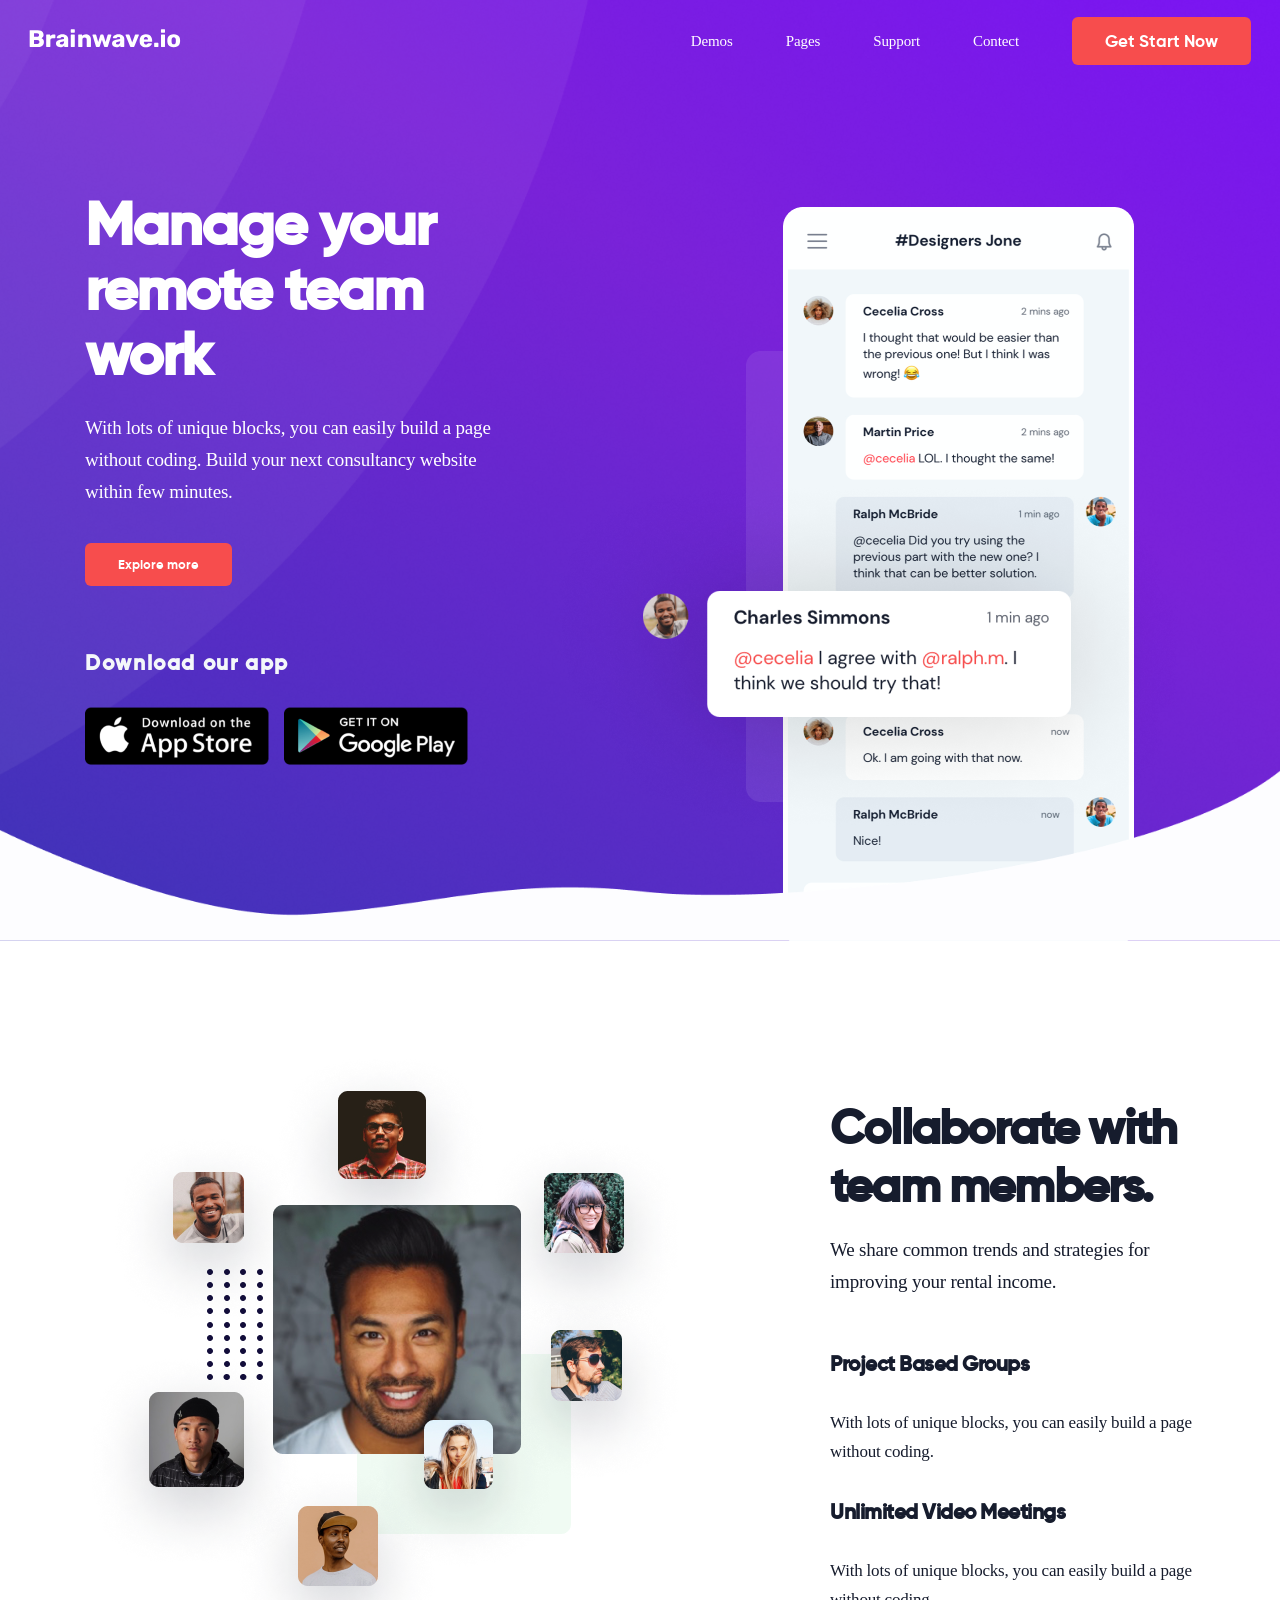
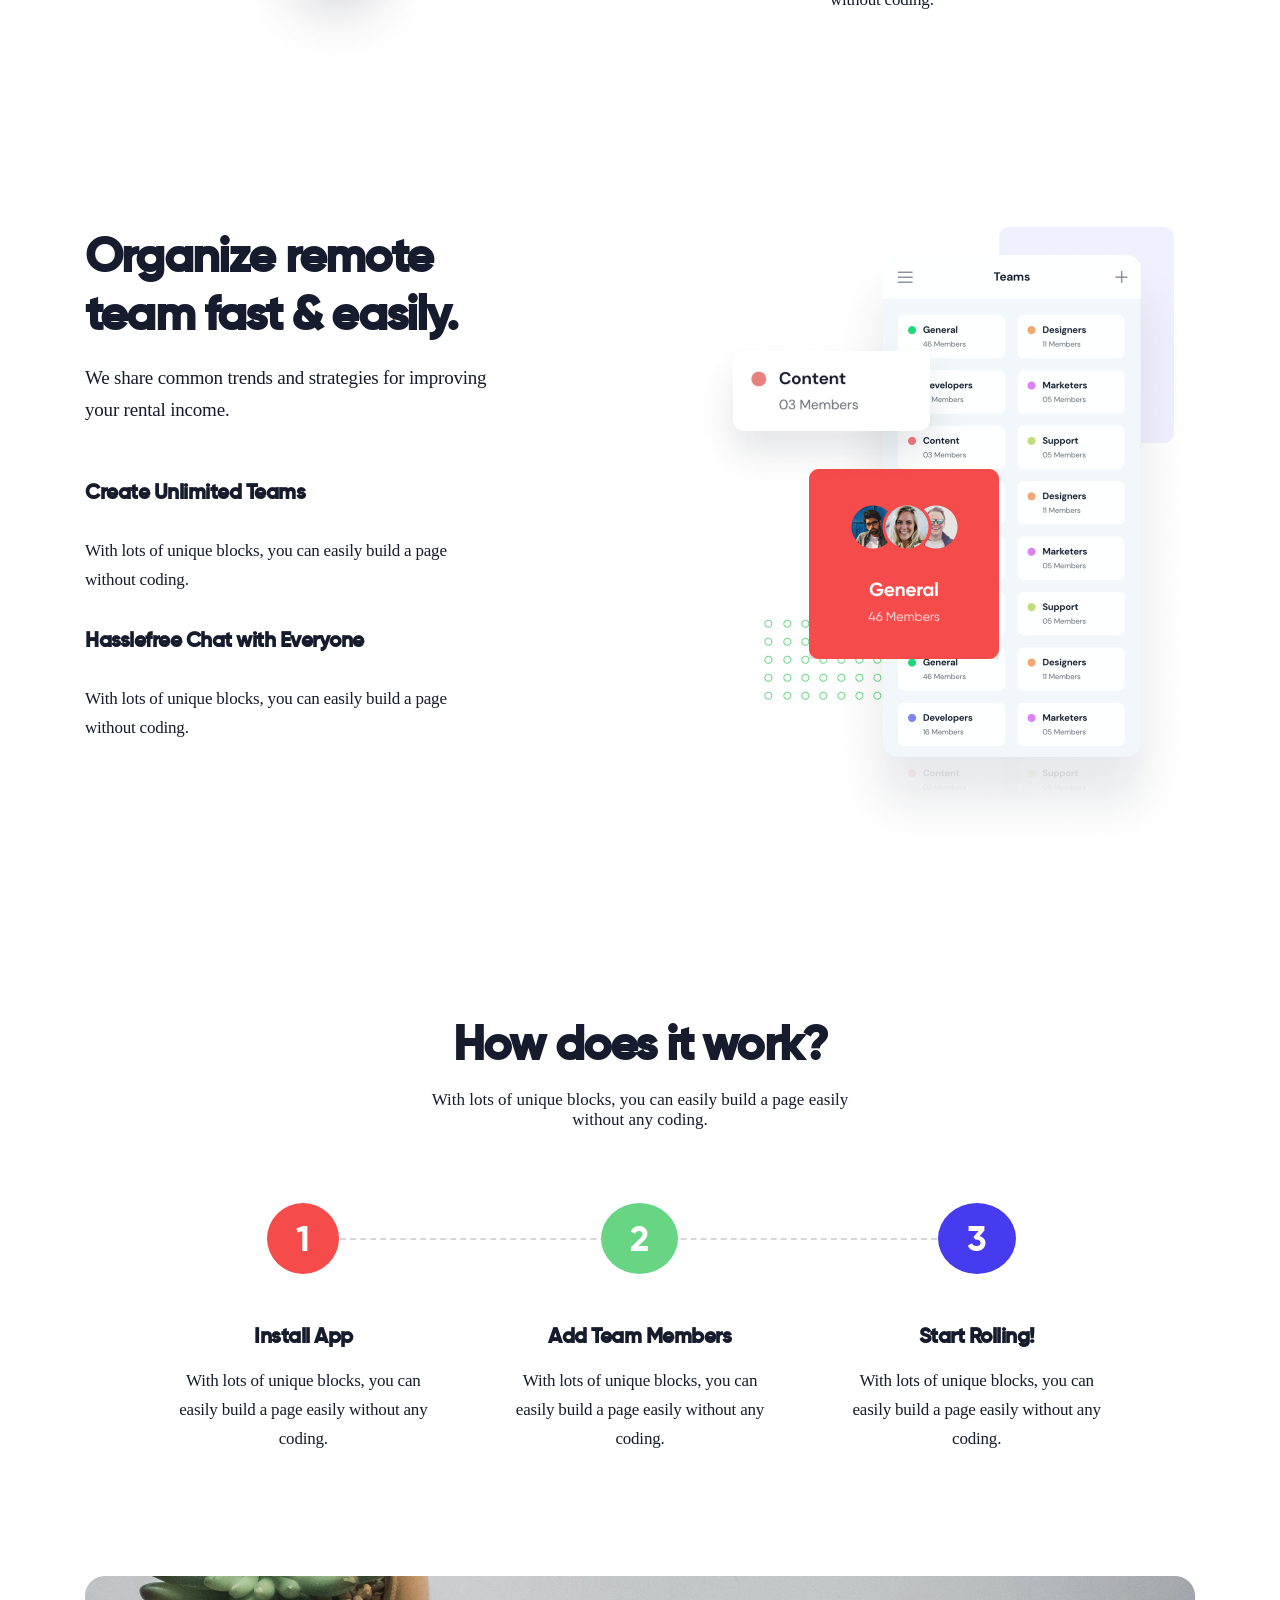
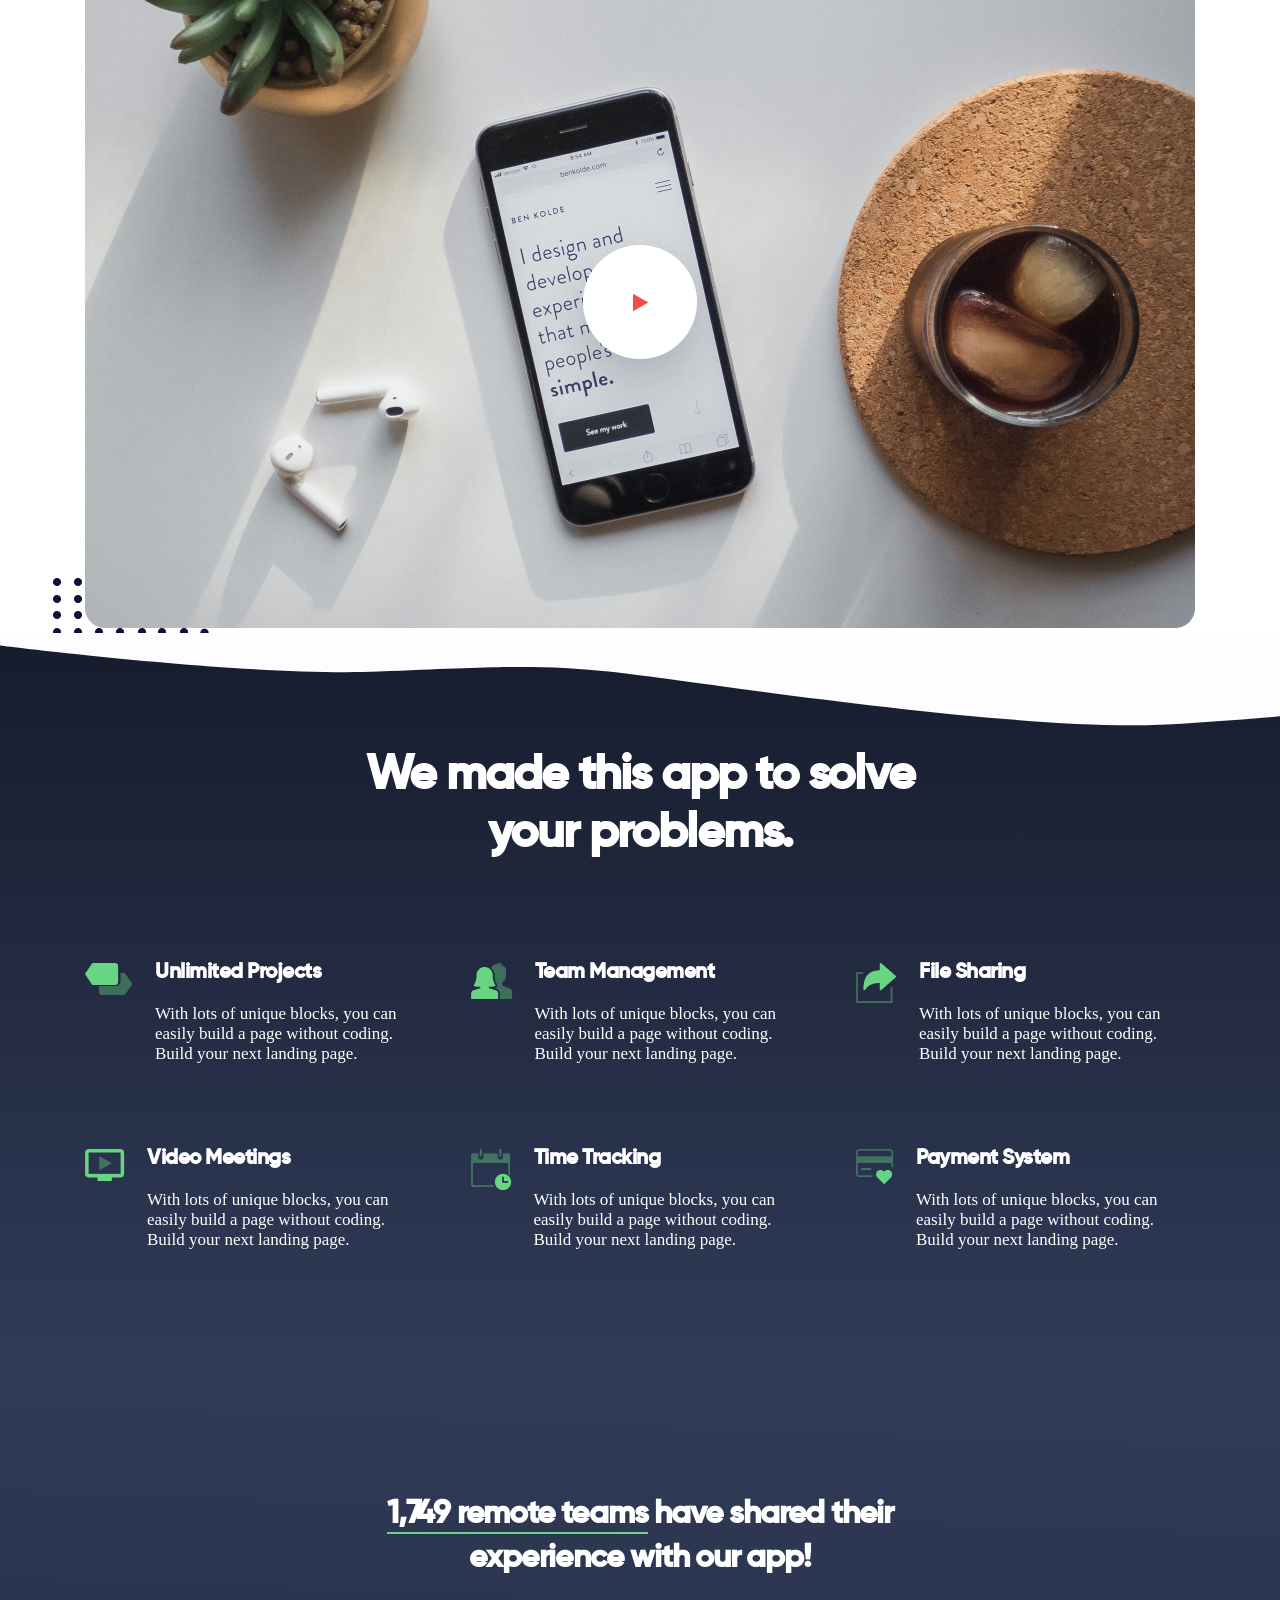
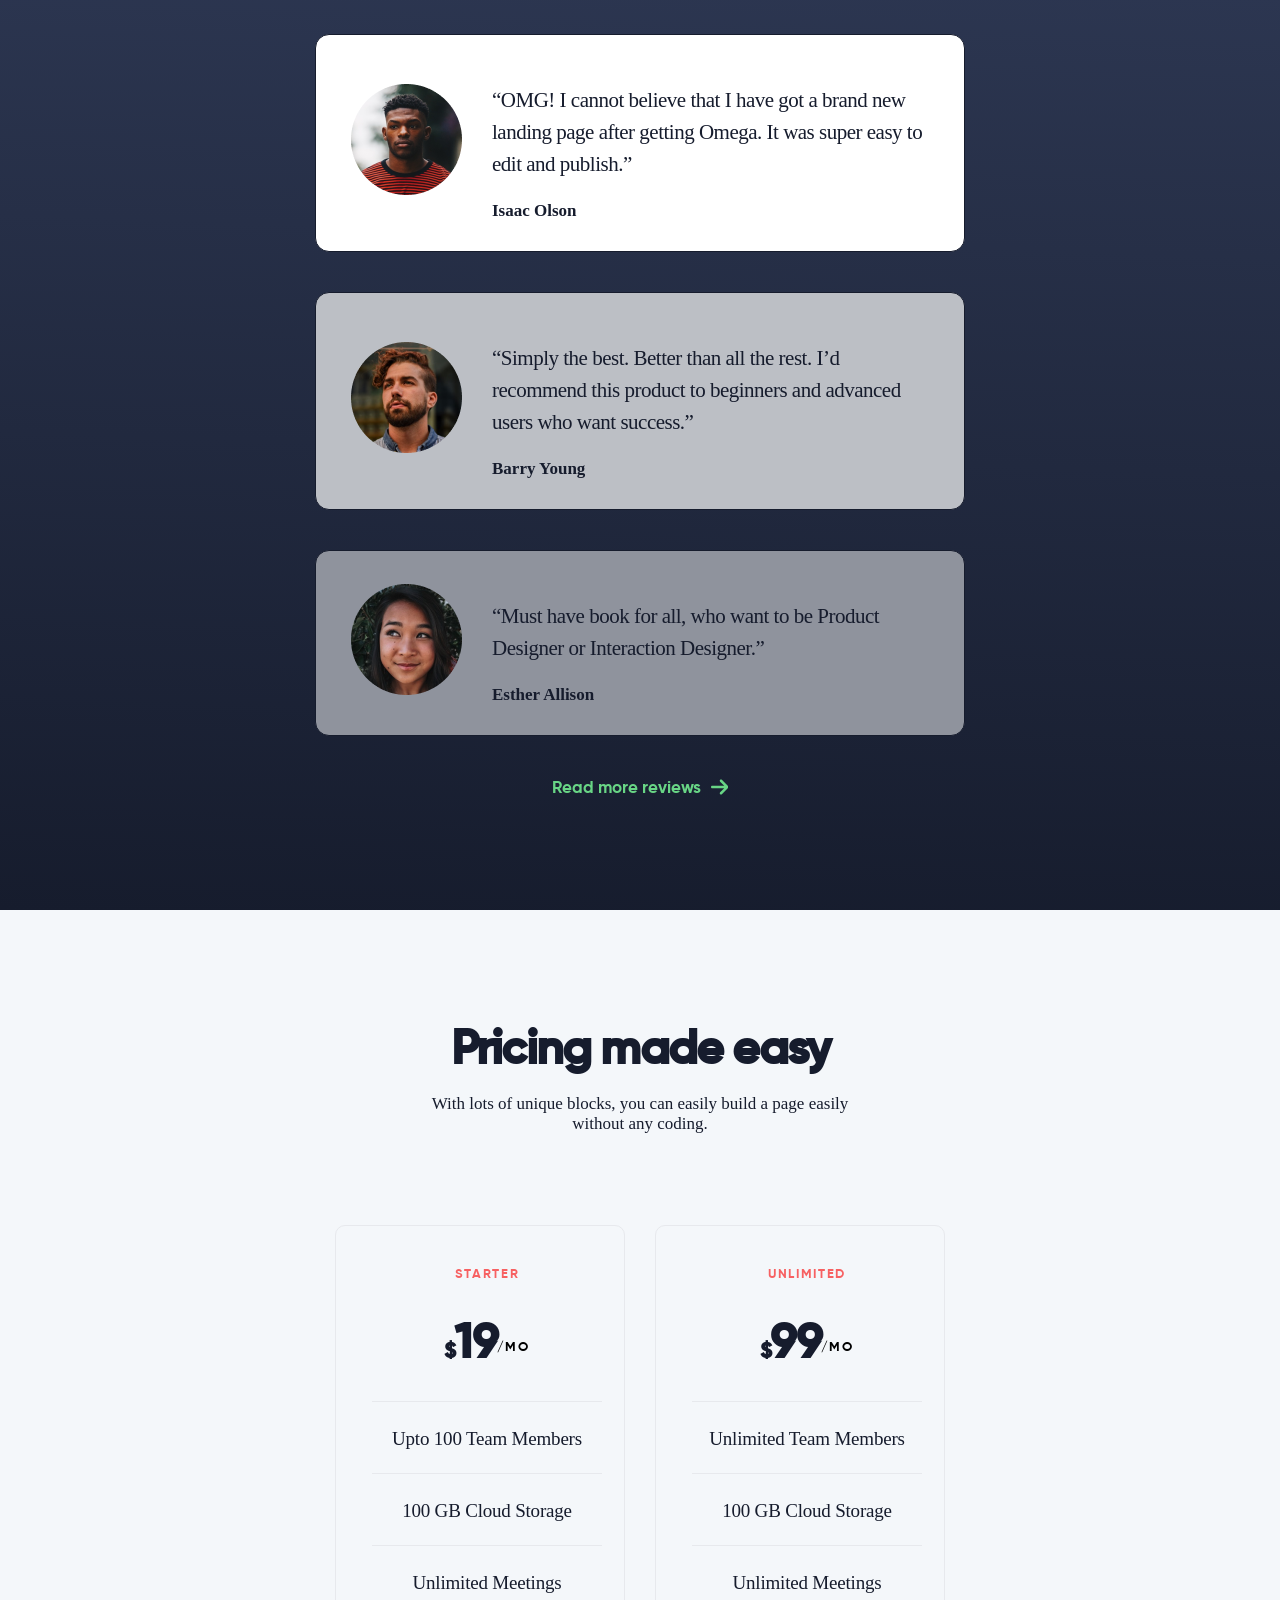
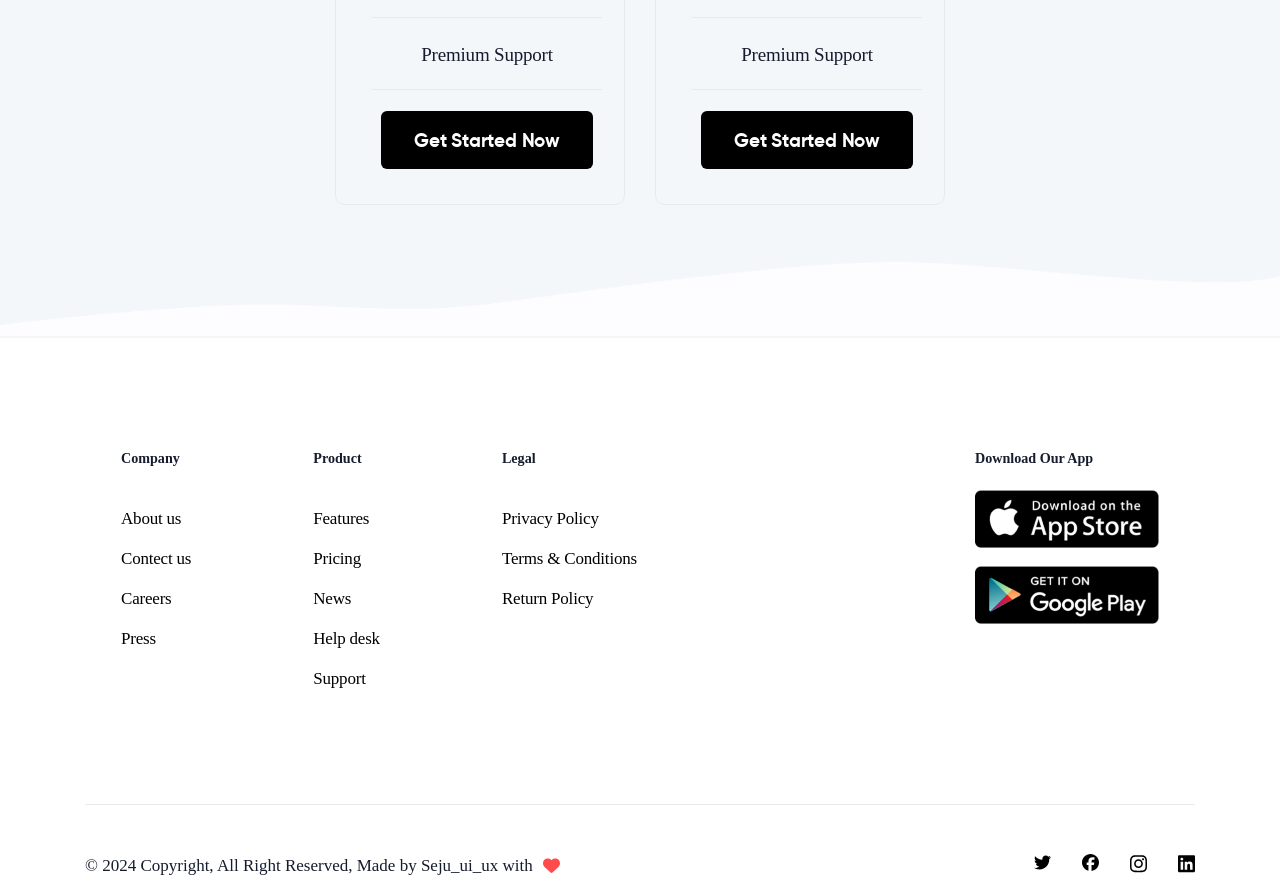
==== index.html @ 14f9e39d "add files" ====
<!DOCTYPE html>
<html lang="en">

<head>
    <meta charset="UTF-8">
    <meta name="viewport" content="width=device-width, initial-scale=1.0">
    <link rel="stylesheet" href="./assets/css/style.css">
    <link rel="stylesheet" href="./assets/fonts/gilroy-font/stylesheet.css">
    <title>Mobile app-design 07</title>
</head>

<body>
    <header>
        <div class="container main-navigation">
            <div class="logo">
                <img src="./assets/images/logo.svg" alt="logo">
            </div>
            <div class="manu-navigation">
                <nav>
                    <ul>
                        <li>
                            <a href="#">demos</a>
                        </li>
                        <li>
                            <a href="#">pages</a>
                        </li>
                        <li>
                            <a href="#">support</a>
                        </li>
                        <li>
                            <a href="#">contect</a>
                        </li>
                    </ul>
                </nav>
                <div class="header-cta">
                    <a href="#" class="orange-btn btn">Get Start Now</a>
                </div>
            </div>
        </div>
        <div class="banner-container container">
            <div class="banner-container--left">
                <div class="description-wrapper">
                    <div class="banner-container--left__description">
                        <h1>Manage your remote team work</h1>
                        <p>With lots of unique blocks, you can easily build a page without coding. Build your next
                            consultancy website within few minutes.</p>
                        <button class="orange-btn btn">Explore more</button>
                    </div>
                    <div class="banner-container--left__download-app">
                        <h4>Download our app</h4>
                        <div class="banner-container--left__download-app-links">
                            <a href="#">
                                <img src="./assets/images/app-store.svg" alt="app-store">
                            </a>
                            <a href="#">
                                <img src="./assets/images/play-store.svg" alt="play-store">
                            </a>
                        </div>
                    </div>
                </div>
            </div>
            <div class="banner-container--right">
                <div class="banner-container--right__img">
                    <img src="./assets/images/mobile.png" alt="phone-chat">
                </div>
            </div>
        </div>
    </header>
    <!--End of Header-->
    <main>
        <section class="collaborate-sectiont">
            <div class="container collaborate-team">
                <div class="collaborate-left">
                    <div class="collaborate-left--img">
                        <img src="./assets/images/members.png" alt="collaborate team">
                    </div>
                </div>
                <div class="collaborate-right">
                    <div class="collaborate-right-wrapper min-container">
                        <div class="description">
                            <h2>Collaborate with team members.</h2>
                            <p>We share common trends and strategies for improving your rental income.</p>
                        </div>
                        <div class="description__deadline">
                            <div class="description__deadline-team">
                                <h4>Project Based Groups</h4>
                                <p>With lots of unique blocks, you can easily build a page without coding. </p>
                            </div>
                            <div class="description__deadline-team">
                                <h4>Unlimited Video Meetings</h4>
                                <p>With lots of unique blocks, you can easily build a page without coding. </p>
                            </div>
                        </div>
                    </div>
                </div>
            </div>
        </section>
        <!--end of collaborate section-->
        <section class="remote-team-section">
            <div class="container remote-team">
                <div class="remote-team--left">
                    <div class="remote-team--left__wrapper min-container">
                        <div class="description">
                            <h2>Organize remote team fast & easily.</h2>
                            <p>We share common trends and strategies for improving your rental income.</p>
                        </div>
                        <div class="description__deadline">
                            <div class="description__deadline-team">
                                <h4>Create Unlimited Teams</h4>
                                <p>With lots of unique blocks, you can easily build a page without coding. </p>
                            </div>
                            <div class="description__deadline-team">
                                <h4>Hasslefree Chat with Everyone</h4>
                                <p>With lots of unique blocks, you can easily build a page without coding. </p>
                            </div>
                        </div>
                    </div>
                </div>
                <div class="remote-team--right">
                    <div class="remote-team--right__img">
                        <img src="./assets/images/remote-team.png" alt="remote-team">
                    </div>
                </div>
            </div>
        </section>
        <!--end of remote-team section-->
        <section class="download-section">
            <div class="container download-container">
                <div class="download-container--description">
                    <h2>How does it work?</h2>
                    <p>With lots of unique blocks, you can easily build a page easily without any coding. </p>
                </div>
                <div class="download-container--steps">
                    <div class="download-container-step">
                        <div class="step1 step">1</div>
                        <div class="step-description">
                            <h4>Install App</h4>
                            <p>With lots of unique blocks, you can easily build a page easily without any coding. </p>
                        </div>
                    </div>
                    <div class="download-container-step">
                        <div class="step2 step">2</div>
                        <div class="step-description">
                            <h4>Add Team Members</h4>
                            <p>With lots of unique blocks, you can easily build a page easily without any coding. </p>
                        </div>
                    </div>
                    <div class="download-container-step">
                        <div class="step3 step">3</div>
                        <div class="step-description">
                            <h4>Start Rolling!</h4>
                            <p>With lots of unique blocks, you can easily build a page easily without any coding. </p>
                        </div>
                    </div>
                </div>
            </div>
        </section>
        <!--End of download-section-->
        <section class="video-section">
            <div class="container">
                <div class="video-img">
                    <img src="./assets/images/VIdeo.png" alt="video">
                </div>
            </div>
        </section>
        <!--End of video-section-->
        <section class="features-section">
            <div class="container">
                <div class="features-container">
                    <div class="feature-container--description small-container">
                        <h2>We made this app to solve your problems.</h2>
                    </div>
                    <div class="features-wrapper">
                        <div class="feature">
                            <div class="feature-img">
                                <img src="./assets/images/roadmap.png" alt="roadmap">
                            </div>
                            <div class="feature-description">
                                <h4>Unlimited Projects</h4>
                                <p>With lots of unique blocks, you can easily build a page without coding. Build your
                                    next landing page.</p>
                            </div>
                        </div>
                        <div class="feature">
                            <div class="feature-img">
                                <img src="./assets/images/users.png" alt="users">
                            </div>
                            <div class="feature-description">
                                <h4>Team Management</h4>
                                <p>With lots of unique blocks, you can easily build a page without coding. Build your
                                    next landing page.</p>
                            </div>
                        </div>
                        <div class="feature">
                            <div class="feature-img">
                                <img src="./assets/images/share.png" alt="File Sharing">
                            </div>
                            <div class="feature-description">
                                <h4>File Sharing</h4>
                                <p>With lots of unique blocks, you can easily build a page without coding. Build your
                                    next landing page.</p>
                            </div>
                        </div>
                        <div class="feature">
                            <div class="feature-img">
                                <img src="./assets/images/video_meeting.png" alt="video-meeting">
                            </div>
                            <div class="feature-description">
                                <h4>Video Meetings</h4>
                                <p>With lots of unique blocks, you can easily build a page without coding. Build your
                                    next landing page.</p>
                            </div>
                        </div>
                        <div class="feature">
                            <div class="feature-img">
                                <img src="./assets/images/time-track.png" alt="time-track">
                            </div>
                            <div class="feature-description">
                                <h4>Time Tracking</h4>
                                <p>With lots of unique blocks, you can easily build a page without coding. Build your
                                    next landing page.</p>
                            </div>
                        </div>
                        <div class="feature">
                            <div class="feature-img">
                                <img src="./assets/images/card-favorite.png" alt="Payment">
                            </div>
                            <div class="feature-description">
                                <h4>Payment System</h4>
                                <p>With lots of unique blocks, you can easily build a page without coding. Build your
                                    next landing page.</p>
                            </div>
                        </div>
                    </div>
                </div>
            </div>
        </section>
        <!--End of feature section-->
        <section class="testimonial-section">
            <div class="container">
                <div class="testimonial-container">
                    <div class="testimonial-container--description small-container">
                        <h3><span>1,749 remote teams</span> have shared their experience with our app!</h3>
                    </div>
                    <div class="testimonial-wrapper">
                        <div class="testimonial testimonial1">
                            <div class="testimonial-img">
                                <img src="./assets/images/testimonial 1.png" alt="">
                            </div>
                            <div class="testimonial-description">
                                <p>“OMG! I cannot believe that I have got a brand new landing page after getting Omega.
                                    It was super easy to edit and publish.”</p>
                                <h6>
                                    Isaac Olson
                                </h6>
                            </div>
                        </div>
                        <div class="testimonial testimonial2">
                            <div class="testimonial-img">
                                <img src="./assets/images/testimonial 2.png" alt="">
                            </div>
                            <div class="testimonial-description">
                                <p>“Simply the best. Better than all the rest. I’d recommend this product to beginners
                                    and advanced users who want success.”</p>

                                <h6>
                                    Barry Young
                                </h6>
                            </div>
                        </div>
                        <div class="testimonial testimonial3">
                            <div class="testimonial-img">
                                <img src="./assets/images/testimonial 3.png" alt="">
                            </div>
                            <div class="testimonial-description">
                                <p>“Must have book for all, who want to be Product Designer or Interaction Designer.”
                                </p>
                                <h6>
                                    Esther Allison
                                </h6>
                            </div>
                        </div>
                    </div>
                    <div class="cta">
                        <a href="#">Read more reviews
                            <svg xmlns="http://www.w3.org/2000/svg"
                                viewBox="0 0 448 512"><!--!Font Awesome Free 6.6.0 by @fontawesome - https://fontawesome.com License - https://fontawesome.com/license/free Copyright 2024 Fonticons, Inc.-->
                                <path fill="#68d585"
                                    d="M438.6 278.6c12.5-12.5 12.5-32.8 0-45.3l-160-160c-12.5-12.5-32.8-12.5-45.3 0s-12.5 32.8 0 45.3L338.8 224 32 224c-17.7 0-32 14.3-32 32s14.3 32 32 32l306.7 0L233.4 393.4c-12.5 12.5-12.5 32.8 0 45.3s32.8 12.5 45.3 0l160-160z" />
                            </svg>
                        </a>
                    </div>
                </div>
            </div>
        </section>
        <!--End of testimonial-section-->
        <section class="pricing-section">
            <div class="container">
                <div class="pricing-container">
                    <div class="pricing-description small-container">
                        <h2>Pricing made easy</h2>
                        <p>With lots of unique blocks, you can easily build a page easily without any coding. </p>
                    </div>
                    <div class="pricing-wrpper">
                        <div class="price-row">
                            <div class="price-col">
                                <p>Starter</p>
                                <div class="price-label">
                                    <h2><span>$</span>19</h2>
                                    <p>/mo</p>
                                </div>
                                <div class="price-description">
                                    <ul>
                                        <li>Upto 100 Team Members</li>
                                        <li>100 GB Cloud Storage</li>
                                        <li>Unlimited Meetings</li>
                                        <li>Premium Support</li>
                                        <li><a href="#" class="btn black-btn">
                                                Get Started Now
                                            </a></li>
                                    </ul>
                                </div>
                            </div>
                            <div class="price-col">
                                <p>Unlimited</p>
                                <div class="price-label">
                                    <h2><span>$</span>99</h2>
                                    <p>/mo</p>
                                </div>
                                <div class="price-description">
                                    <ul>
                                        <li>Unlimited Team Members</li>
                                        <li>100 GB Cloud Storage</li>
                                        <li>Unlimited Meetings</li>
                                        <li>Premium Support</li>
                                        <li><a href="#" class="btn black-btn">
                                                Get Started Now
                                            </a></li>
                                    </ul>
                                </div>
                            </div>
                        </div>
                    </div>
                </div>
            </div>
        </section>
    </main>
    <!--End of Main-->
    <footer>
        <div class="container">
            <div class="links-container">
                <div class="left-links">
                    <div class="links">
                        <h5>Company</h5>
                        <ul>
                            <li><a href="#">About us</a></li>
                            <li><a href="#">Contect us</a></li>
                            <li><a href="#">Careers</a></li>
                            <li><a href="#">Press</a></li>
                        </ul>
                    </div>
                    <div class="links">
                        <h5>Product</h5>
                        <ul>
                            <li><a href="#">Features</a></li>
                            <li><a href="#">Pricing</a></li>
                            <li><a href="#">News</a></li>
                            <li><a href="#">Help desk</a></li>
                            <li><a href="#">Support</a></li>
                        </ul>
                    </div>
                    <div class="links">
                        <h5>Legal</h5>
                        <ul>
                            <li><a href="#">Privacy Policy</a></li>
                            <li><a href="#">Terms & Conditions</a></li>
                            <li><a href="#">Return Policy</a></li>
                        </ul>
                    </div>
                </div>
                <div class="right-links">
                    <div class="app-link">
                        <h5>Download Our App</h5>
                        <div class="apps-link">
                            <div class="app-link">
                                <a href="#"><img src="./assets/images/app-store.svg" alt="app-store"></a>
                            </div>
                            <div class="play-link">
                                <a href="#"><img src="./assets/images/play-store.svg" alt="play-store"></a>
                            </div>
                        </div>
                    </div>
                </div>
            </div>
            <div class="footer-description">
                <div class="copyright">
                    <p>© 2024 Copyright, All Right Reserved, Made by Seju_ui_ux with</p>
                    <svg xmlns="http://www.w3.org/2000/svg"
                        viewBox="0 0 512 512"><!--!Font Awesome Free 6.6.0 by @fontawesome - https://fontawesome.com License - https://fontawesome.com/license/free Copyright 2024 Fonticons, Inc.-->
                        <path fill="#ff4b4b"
                            d="M47.6 300.4L228.3 469.1c7.5 7 17.4 10.9 27.7 10.9s20.2-3.9 27.7-10.9L464.4 300.4c30.4-28.3 47.6-68 47.6-109.5v-5.8c0-69.9-50.5-129.5-119.4-141C347 36.5 300.6 51.4 268 84L256 96 244 84c-32.6-32.6-79-47.5-124.6-39.9C50.5 55.6 0 115.2 0 185.1v5.8c0 41.5 17.2 81.2 47.6 109.5z" />
                    </svg>
                </div>
                <div class="social-media">
                    <ul>
                        <li>
                            <a href="https://twitter.com">
                                <svg xmlns="http://www.w3.org/2000/svg"
                                    viewBox="0 0 512 512"><!--!Font Awesome Free 6.6.0 by @fontawesome - https://fontawesome.com License - https://fontawesome.com/license/free Copyright 2024 Fonticons, Inc.-->
                                    <path
                                        d="M459.4 151.7c.3 4.5 .3 9.1 .3 13.6 0 138.7-105.6 298.6-298.6 298.6-59.5 0-114.7-17.2-161.1-47.1 8.4 1 16.6 1.3 25.3 1.3 49.1 0 94.2-16.6 130.3-44.8-46.1-1-84.8-31.2-98.1-72.8 6.5 1 13 1.6 19.8 1.6 9.4 0 18.8-1.3 27.6-3.6-48.1-9.7-84.1-52-84.1-103v-1.3c14 7.8 30.2 12.7 47.4 13.3-28.3-18.8-46.8-51-46.8-87.4 0-19.5 5.2-37.4 14.3-53 51.7 63.7 129.3 105.3 216.4 109.8-1.6-7.8-2.6-15.9-2.6-24 0-57.8 46.8-104.9 104.9-104.9 30.2 0 57.5 12.7 76.7 33.1 23.7-4.5 46.5-13.3 66.6-25.3-7.8 24.4-24.4 44.8-46.1 57.8 21.1-2.3 41.6-8.1 60.4-16.2-14.3 20.8-32.2 39.3-52.6 54.3z" />
                                </svg>
                            </a>
                        </li>
                        <li><a href="https://facebook.com">
                                <svg xmlns="http://www.w3.org/2000/svg"
                                    viewBox="0 0 512 512"><!--!Font Awesome Free 6.6.0 by @fontawesome - https://fontawesome.com License - https://fontawesome.com/license/free Copyright 2024 Fonticons, Inc.-->
                                    <path
                                        d="M512 256C512 114.6 397.4 0 256 0S0 114.6 0 256C0 376 82.7 476.8 194.2 504.5V334.2H141.4V256h52.8V222.3c0-87.1 39.4-127.5 125-127.5c16.2 0 44.2 3.2 55.7 6.4V172c-6-.6-16.5-1-29.6-1c-42 0-58.2 15.9-58.2 57.2V256h83.6l-14.4 78.2H287V510.1C413.8 494.8 512 386.9 512 256h0z" />
                                </svg>
                            </a></li>
                        <li><a href="https://instagram.com">
                                <svg xmlns="http://www.w3.org/2000/svg"
                                    viewBox="0 0 448 512"><!--!Font Awesome Free 6.6.0 by @fontawesome - https://fontawesome.com License - https://fontawesome.com/license/free Copyright 2024 Fonticons, Inc.-->
                                    <path
                                        d="M224.1 141c-63.6 0-114.9 51.3-114.9 114.9s51.3 114.9 114.9 114.9S339 319.5 339 255.9 287.7 141 224.1 141zm0 189.6c-41.1 0-74.7-33.5-74.7-74.7s33.5-74.7 74.7-74.7 74.7 33.5 74.7 74.7-33.6 74.7-74.7 74.7zm146.4-194.3c0 14.9-12 26.8-26.8 26.8-14.9 0-26.8-12-26.8-26.8s12-26.8 26.8-26.8 26.8 12 26.8 26.8zm76.1 27.2c-1.7-35.9-9.9-67.7-36.2-93.9-26.2-26.2-58-34.4-93.9-36.2-37-2.1-147.9-2.1-184.9 0-35.8 1.7-67.6 9.9-93.9 36.1s-34.4 58-36.2 93.9c-2.1 37-2.1 147.9 0 184.9 1.7 35.9 9.9 67.7 36.2 93.9s58 34.4 93.9 36.2c37 2.1 147.9 2.1 184.9 0 35.9-1.7 67.7-9.9 93.9-36.2 26.2-26.2 34.4-58 36.2-93.9 2.1-37 2.1-147.8 0-184.8zM398.8 388c-7.8 19.6-22.9 34.7-42.6 42.6-29.5 11.7-99.5 9-132.1 9s-102.7 2.6-132.1-9c-19.6-7.8-34.7-22.9-42.6-42.6-11.7-29.5-9-99.5-9-132.1s-2.6-102.7 9-132.1c7.8-19.6 22.9-34.7 42.6-42.6 29.5-11.7 99.5-9 132.1-9s102.7-2.6 132.1 9c19.6 7.8 34.7 22.9 42.6 42.6 11.7 29.5 9 99.5 9 132.1s2.7 102.7-9 132.1z" />
                                </svg>
                            </a></li>
                        <li><a href="https://linkedin.com">
                                <svg xmlns="http://www.w3.org/2000/svg"
                                    viewBox="0 0 448 512"><!--!Font Awesome Free 6.6.0 by @fontawesome - https://fontawesome.com License - https://fontawesome.com/license/free Copyright 2024 Fonticons, Inc.-->
                                    <path
                                        d="M416 32H31.9C14.3 32 0 46.5 0 64.3v383.4C0 465.5 14.3 480 31.9 480H416c17.6 0 32-14.5 32-32.3V64.3c0-17.8-14.4-32.3-32-32.3zM135.4 416H69V202.2h66.5V416zm-33.2-243c-21.3 0-38.5-17.3-38.5-38.5S80.9 96 102.2 96c21.2 0 38.5 17.3 38.5 38.5 0 21.3-17.2 38.5-38.5 38.5zm282.1 243h-66.4V312c0-24.8-.5-56.7-34.5-56.7-34.6 0-39.9 27-39.9 54.9V416h-66.4V202.2h63.7v29.2h.9c8.9-16.8 30.6-34.5 62.9-34.5 67.2 0 79.7 44.3 79.7 101.9V416z" />
                                </svg>
                            </a></li>
                    </ul>
                </div>
            </div>
        </div>
    </footer>
    <!--End of Footer-->
</body>

</html>
---- assets/css/style.css ----
:root {
  --orange-color: rgba(247, 77, 77, 1);
  --font-color: rgba(22, 28, 45, 1);
  --step-color1: rgba(246, 75, 75, 1);
  --step-color2: rgba(104, 213, 133, 1);
  --step-color3: rgba(71, 59, 240, 1);
  --testimonial2: rgb(188, 191, 197);
  --testimonial3: rgb(143, 147, 157);
  --hover-color: rgb(247, 97, 98);
  --price-bg: rgba(244, 247, 250, 1);
}

* {
  box-sizing: border-box;
}

body {
  margin: 0;
  padding: 0;
  color: var(--font-color);
  font-family: "gilroy-ragular";
  font-size: 17px;
}

.container {
  max-width: 1110px;
  width: 100%;
  margin: 0px auto;
}

.min-container {
  max-width: 375px;
  width: 100%;
  margin: 0px auto;
}

.small-container {
  max-width: 630px;
  width: 100%;
  margin: 0 auto;
}

img {
  /* max-width: 100%; */
  height: auto;
}

h1 {
  font-family: "gilroy-bold";
  font-size: 60px;
  line-height: 65px;
  letter-spacing: -2px;
}

h2 {
  font-size: 48px;
  font-family: "gilroy-bold";
  line-height: 58px;
  letter-spacing: -1.8px;
  margin: 0;
}

h3 {
  font-size: 32px;
  line-height: 44px;
  font-family: "gilroy-bold";
  letter-spacing: -1.2px;
}

h4 {
  font-size: 21px;
  font-family: "gilroy-bold";
  line-height: 32px;
  letter-spacing: -0.5px;
}

header {
  background-image: url(../images/Hero-img.png);
  background-repeat: no-repeat;
  background-size: cover;
  background-position: center bottom;
  position: relative;
}

header::after {
  content: "";
  background-image: url(../images/Hero-wave.png);
  position: absolute;
  bottom: 0px;
  left: 0px;
  width: 100%;
  height: 100%;
  background-size: 100%;
  background-repeat: no-repeat;
  z-index: 3;
  background-position: center bottom;
}

.main-navigation {
  display: flex;
  justify-content: space-between;
  align-items: center;
  padding: 14px 29px;
  max-width: 1555px;
}

.main-navigation .manu-navigation {
  display: flex;
  gap: 53px;
  align-items: center;
}

.manu-navigation nav ul {
  display: flex;
  gap: 53px;
  list-style: none;
  text-transform: capitalize;
}

.manu-navigation nav ul li a {
  text-decoration: none;
  color: white;
  font-size: 15px;
  /* line-height: 26px; */
  letter-spacing: -0.1px;
}

.btn {
  text-decoration: none;
  padding: 13px 33px;
  display: inline-block;
  font-family: "gilroy-bold";
  border-radius: 6px;
  box-shadow: 0;
  border: 0;
}

.orange-btn {
  color: white;
  background: var(--orange-color);
}

/* End Navigation */

.banner-container {
  display: flex;
  padding: 70px 0 50px;
  justify-content: center;
  gap: 25px;
}

.description-wrapper {
  max-width: 541px;
  width: 100%;
}

.banner-container--left__description h1 {
  color: white;
  margin-bottom: 25px;
}

.banner-container--left__description p {
  margin-bottom: 35px;
  color: white;
  font-size: 19px;
  line-height: 32px;
  letter-spacing: -0.2px;
}

.banner-container--left__download-app {
  margin-top: 61px;
}

.banner-container--left__download-app h4 {
  color: rgba(244, 247, 250, 1);
  font-family: "gilroy-bold";
  letter-spacing: 1.63px;
}

.banner-container--left__download-app-links {
  display: flex;
  gap: 15px;
}

.banner-container--right {
  position: relative;
}

.banner-container--right__img ::after {
  content: "";
  background-image: url(../images/banner-dots-icon.svg);
  position: absolute;
  top: 0;
  right: 0;
  background-repeat: no-repeat;
}

.banner-container--right__img {
  position: relative;
  top: 55px;
  z-index: 3;
}

/* end banner section */

.collaborate-team {
  padding-top: 108px;
  gap: 142px;
  display: flex;
}

.collaborate-right {
  margin-top: 50px;
}

.description h4 {
  margin-bottom: 11px;
}

.description p {
  font-size: 19px;
  line-height: 32px;
  letter-spacing: -0.2px;
  margin-bottom: 50px;
}

.description__deadline-team p {
  font-size: 17px;
  line-height: 29px;
  letter-spacing: -0.2px;
  margin-bottom: 30px;
}

/* end collaborate section */

.remote-team {
  margin-top: 150px;
  gap: 200px;
  display: flex;
}

.remote-team--left__wrapper {
  width: 100%;
  max-width: 469px;
  margin: 0 auto;
}

/* end remote section */

.download-container {
  padding: 157px 50px 123px;
}

.download-container .download-container--description {
  max-width: 630px;
  width: 100%;
  margin: 0 auto;
  text-align: center;
  padding: 0 81px;
}

.download-container .download-container--steps {
  display: flex;
  margin-top: 73px;
}

.download-container--steps .download-container-step .step {
  display: inline-block;
  padding: 13px 29px;
  border-radius: 50%;
  color: white;
  font-family: "gilroy-bold";
  font-size: 36px;
}

.download-container--steps .step1 {
  background-color: var(--step-color1);
}

.download-container--steps .step2 {
  background-color: var(--step-color2);
}

.download-container--steps .step3 {
  background-color: var(--step-color3);
}

.download-container--steps .download-container-step {
  max-width: 253px;
  width: 100%;
  margin: auto;
  text-align: center;
}

.download-container-step .step-description h4 {
  font-size: 21px;
  font-family: "gilroy-bold";
  line-height: 32px;
  letter-spacing: -0.5px;
  display: inline-block;
  margin: 46px 0 14px;
}

.download-container-step .step-description p {
  display: inline-block;
  line-height: 29px;
  letter-spacing: -0.2px;
  margin: 0;
}

.download-container--steps {
  position: relative;
}

.download-container--steps::before {
  content: "";
  border-top: 2.4px dashed rgba(213, 215, 221, 1);
  position: absolute;
  top: 35px;
  z-index: -2;
  height: 100%;
  width: 69%;
  left: 135px;
}
/* End of download section */

.video-img {
  position: relative;
}

.video-img img {
  position: relative;
}

.video-img::before {
  content: "";
  background: url(../images/video-Dots.png) no-repeat;
  position: absolute;
  bottom: -44px;
  left: -32px;
  height: 100px;
  width: 100%;
}
/* End of video section */

section.features-section {
  background: linear-gradient(rgba(22, 28, 45, 1), rgba(49, 60, 89, 1));
  position: relative;
}

section.features-section::after {
  content: "";
  background: url(../images/feature-wave.svg);
  top: 0;
  position: absolute;
  height: 100%;
  width: 100%;
  background-repeat: no-repeat;
}

.features-container {
  padding: 111px 0;
}

.feature-container--description {
  text-align: center;
}

.feature-container--description h2 {
  color: white;
}

.features-wrapper {
  display: flex;
  flex-wrap: wrap;
  justify-content: space-between;
  margin-top: 95px;
  gap: 60px 41px;
}

.feature {
  display: flex;
  gap: 22px;
  max-width: 339px;
  width: 100%;
}

.feature-img img {
  margin-top: 8px;
}

.feature h4 {
  margin: 0;
  color: white;
}

.feature p {
  color: white;
}

/* End of feature section */

section.testimonial-section {
  background: linear-gradient(2deg, rgba(22, 28, 45, 1), rgba(49, 60, 89, 1));
}

.testimonial-container {
  padding: 112px 0px;
}

.testimonial-container--description {
  text-align: center;
  padding-bottom: 56px;
}

.testimonial-container--description h3 {
  color: white;
  margin: 0;
}

.testimonial-container--description h3 span {
  border-bottom: 2px solid var(--step-color2);
}

.testimonial {
  max-width: 650px;
  width: 100%;
  border: 1px solid;
  display: flex;
  align-items: center;
  gap: 30px;
  padding: 28px 34px 30px 35px;
  border-radius: 14px;
}

.testimonial-wrapper {
  display: flex;
  flex-direction: column;
  justify-content: center;
  align-items: center;
  gap: 40px;
}

.testimonial p {
  font-size: 21px;
  line-height: 32px;
  letter-spacing: -0.5px;
}

.testimonial h6 {
  color: rgba(22, 28, 45, 1);
  font-size: 17px;
  margin: 0;
}

.testimonial1 {
  background-color: white;
}

.testimonial2 {
  background-color: var(--testimonial2);
}

.testimonial3 {
  background-color: var(--testimonial3);
}

.cta a {
  display: flex;
  justify-content: center;
  align-items: center;
  gap: 10px;
  color: var(--step-color2);
  text-decoration: none;
  /* font-size: 17px; */
  font-family: "gilroy-bold";
}

.cta a svg {
  height: 20px;
}

.cta {
  margin-top: 40px;
}

/* end of testimonial-section */

section.pricing-section {
  background: var(--price-bg);
  position: relative;
}

/* section.pricing-section::after { */
/* content: ""; */
/* background: url(../images/pricing-dots.png); */
/* position: absolute; */
/* height: 145px; */
/* width: 150px; */
/* bottom: 22px; */
/* right: -41px; */
/* background-repeat: no-repeat; */
/* } */

section.pricing-section::before {
  content: "";
  background: url(../images/price-wave.png);
  background-repeat: no-repeat;
  background-size: 100%;
  position: absolute;
  bottom: -16px;
  height: 92px;
  width: 100%;
  z-index: 5;
}

.pricing-container {
  padding: 109px 0 133px;
}

.pricing-container .pricing-description {
  text-align: center;
  padding-bottom: 74px;
}

.pricing-container .pricing-description p {
  padding: 0 81px;
}

.price-row {
  display: flex;
  justify-content: center;
  gap: 30px;
}

.price-col {
  max-width: 350px;
  padding: 26px 22px 0 36px;
  text-align: center;
  border: 1px solid rgba(231, 233, 237, 1);
  border-radius: 10px;
}

.price-col p {
  color: var(--hover-color);
  font-family: "gilroy-bold";
  font-size: 13px;
  text-transform: uppercase;
  letter-spacing: 1.63px;
  text-align: center;
}

.price-label p {
  color: black;
}

.price-label {
  display: flex;
  align-items: center;
  justify-content: center;
  margin: 31px 0 21px;
}

.price-label h2 span {
  font-size: 22px;
}

.price-description ul {
  list-style: none;
  padding: 0;
}

.price-description ul li {
  padding: 21px 9px 18px;
  border-top: 1px solid rgba(231, 233, 237, 1);
  font-size: 19px;
  letter-spacing: -0.2px;
  line-height: 32px;
}

.black-btn {
  color: white;
  background-color: black;
}

.price-col:hover {
  background-color: white;
}

.price-col .black-btn:hover {
  background-color: var(--orange-color);
  color: white;
}

/* end of price section */

.links-container {
  display: flex;
  justify-content: space-around;
  gap: 190px;
  padding: 88px 0px;
}

.left-links {
  display: flex;
  gap: 46px;
}

.left-links h5 {
  margin-bottom: 32px;
}

.app-link {
  margin-bottom: 13px;
}

.left-links .links ul {
  list-style: none;
  padding: 0;
}

.left-links .links ul li a {
  line-height: 40px;
  letter-spacing: -0.2px;
  text-decoration: none;
  color: black;
}

.left-links .links ul li a:hover {
  color: var(--hover-color);
}

.links {
  padding-right: 76px;
}

.footer-description {
  border-top: 1px solid rgba(231, 233, 237, 1);
  padding-top: 32px;
  display: flex;
  justify-content: space-between;
}

.copyright {
  display: flex;
  gap: 10px;
  align-items: center;
}

.copyright svg {
  width: 17px;
}

.social-media ul {
  display: flex;
  gap: 31px;
  list-style: none;
}

.social-media ul li a img {
  width: 17px;
}

.social-media ul li a svg {
  width: 17px;
}

a svg:hover {
  fill: var(--hover-color);
}

/* media-query */

@media (max-width: 1116px) {
}
---- assets/fonts/gilroy-font/stylesheet.css ----
/*! Generated by Font Squirrel (https://www.fontsquirrel.com) on July 14, 2024 */



@font-face {
    font-family: 'gilroy-regular';
    src: url('gilroy-regular-webfont.woff2') format('woff2'),
         url('gilroy-regular-webfont.woff') format('woff');
    font-weight: normal;
    font-style: normal;

}




@font-face {
    font-family: 'gilroy-bold';
    src: url('gilroy-bold-webfont.woff2') format('woff2'),
         url('gilroy-bold-webfont.woff') format('woff');
    font-weight: normal;
    font-style: normal;

}
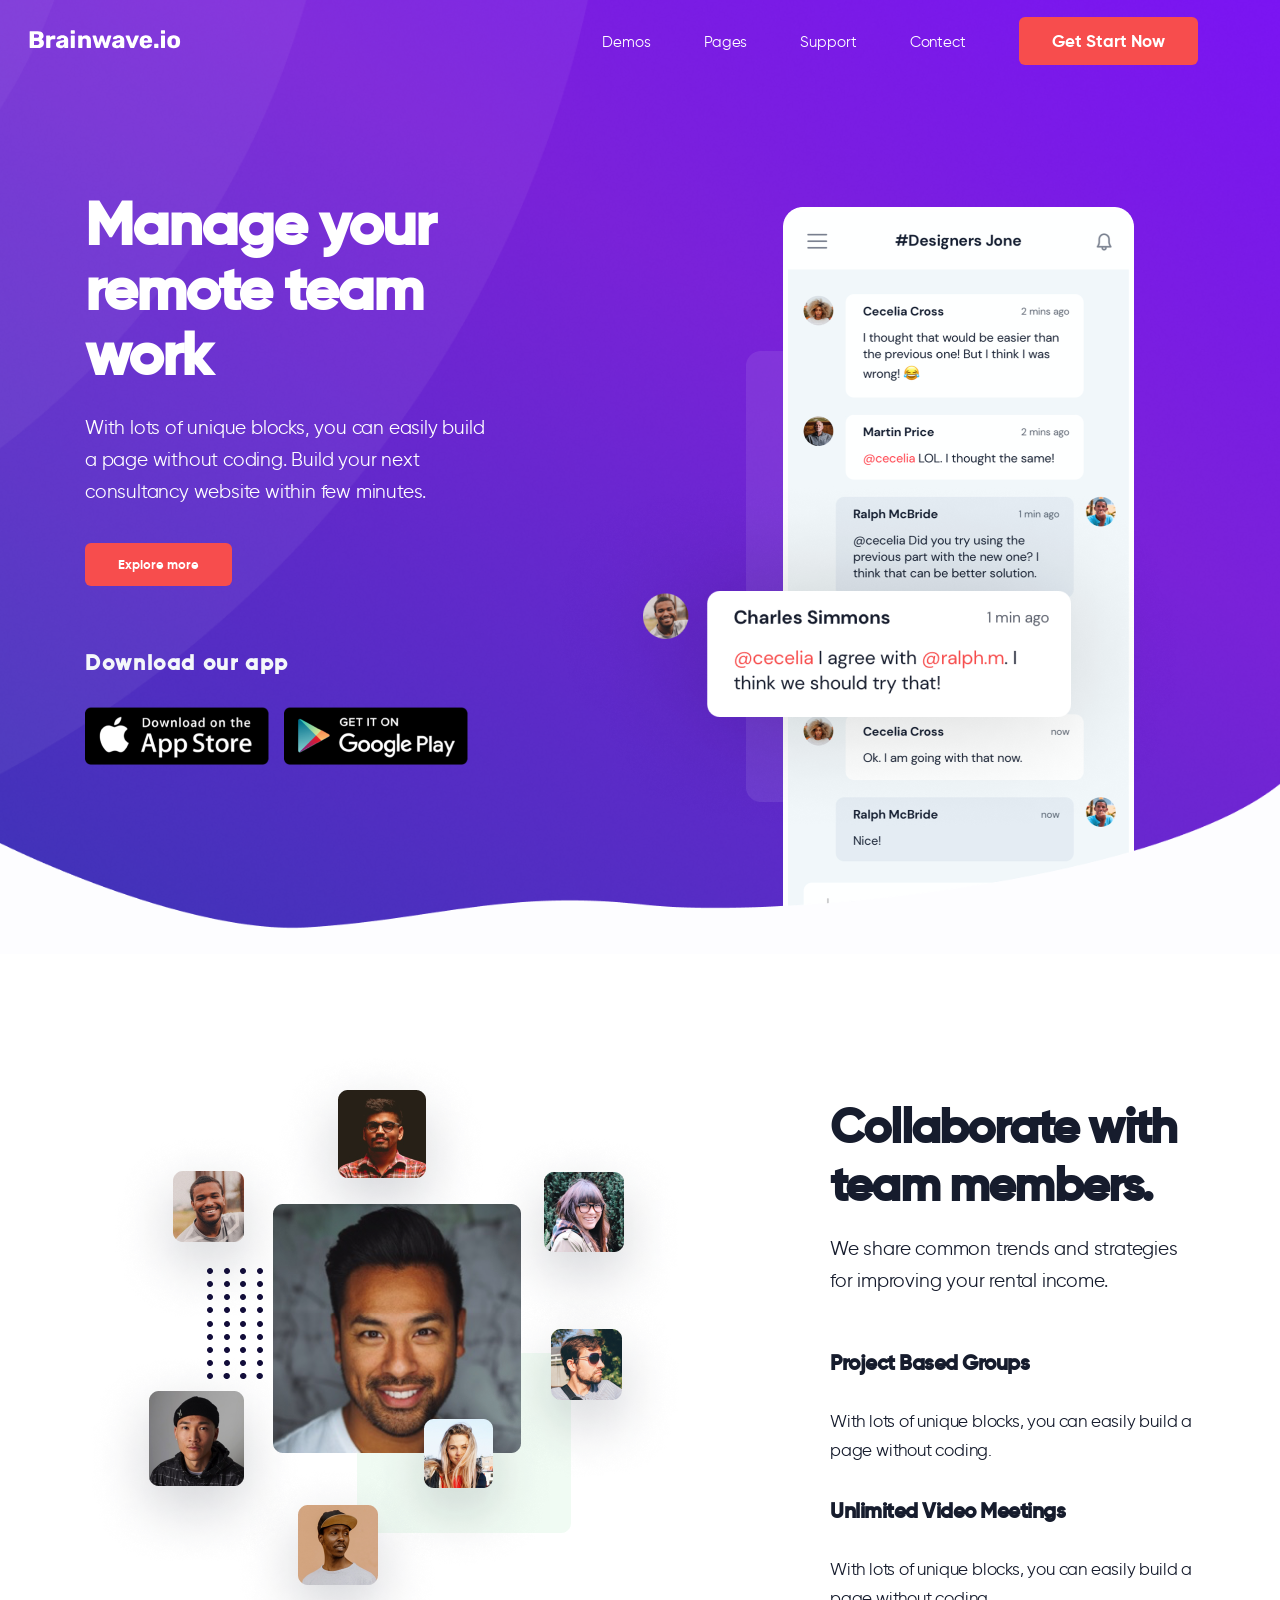
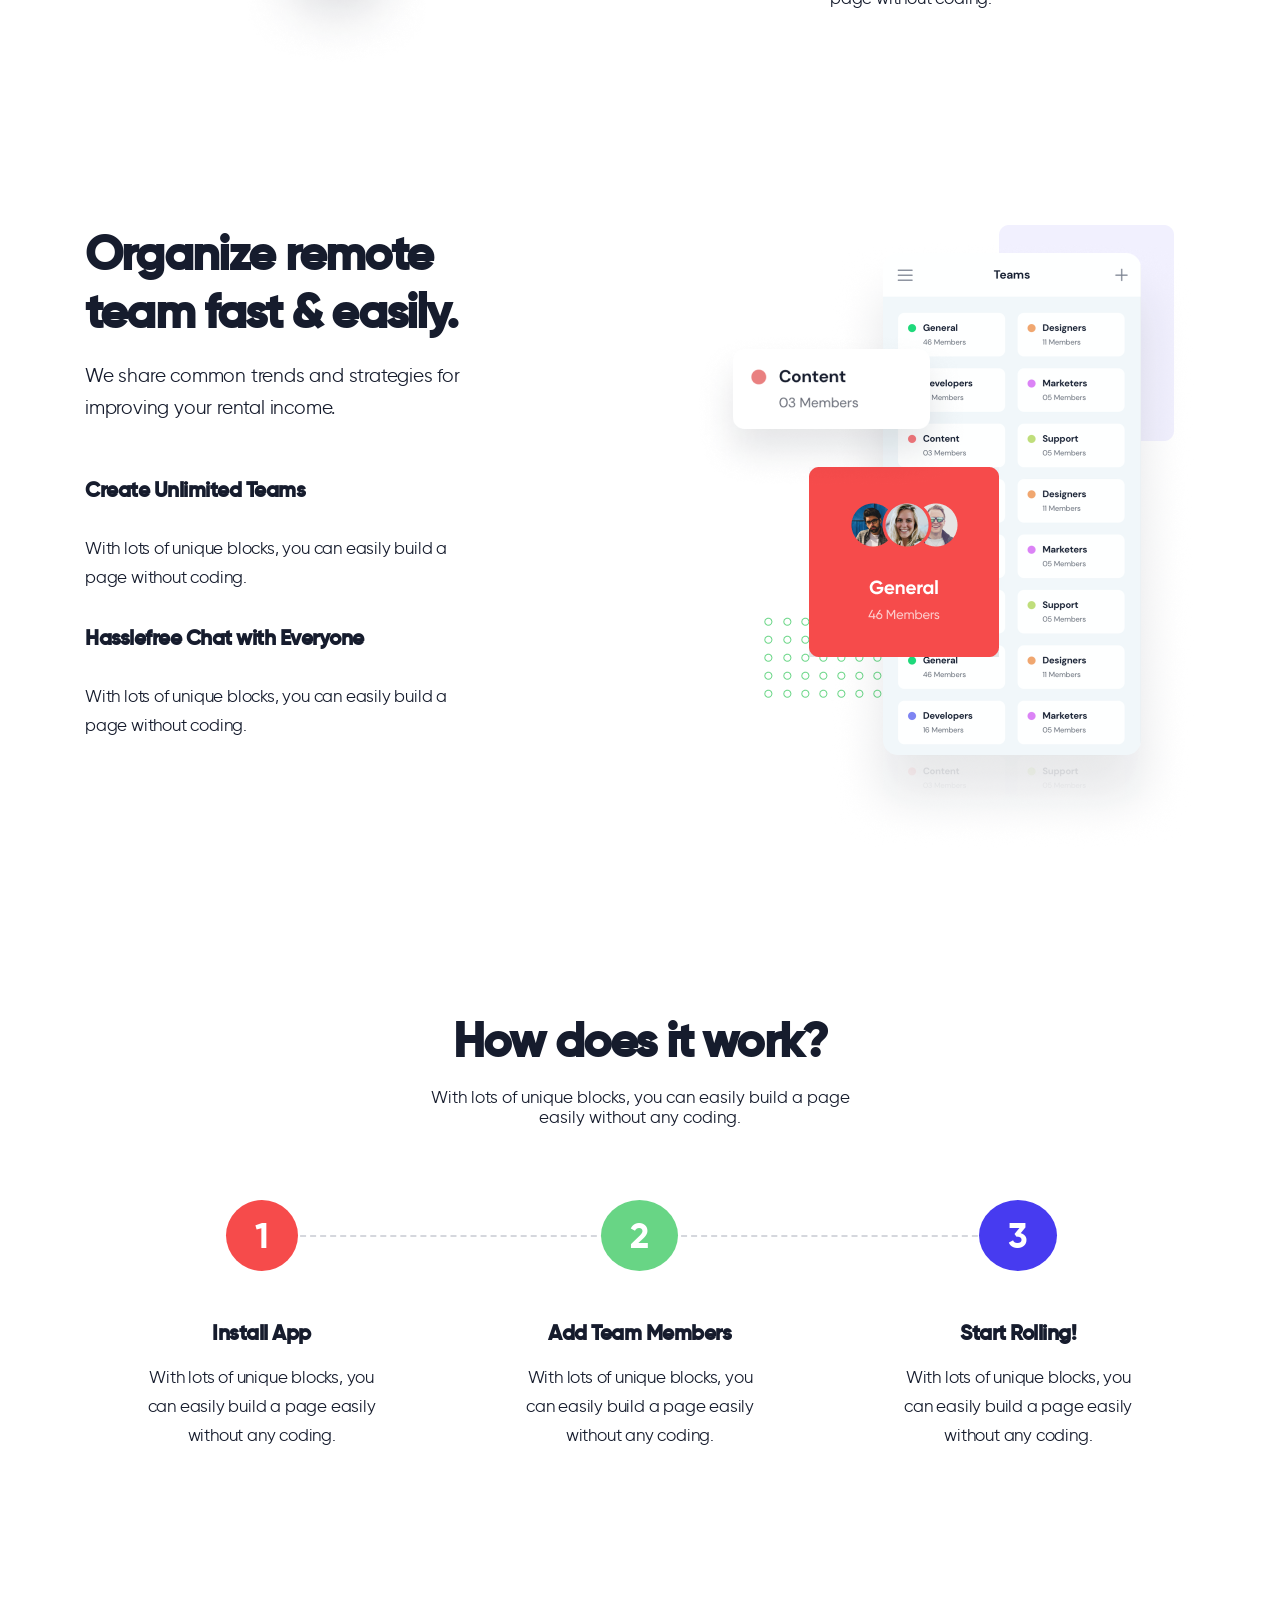
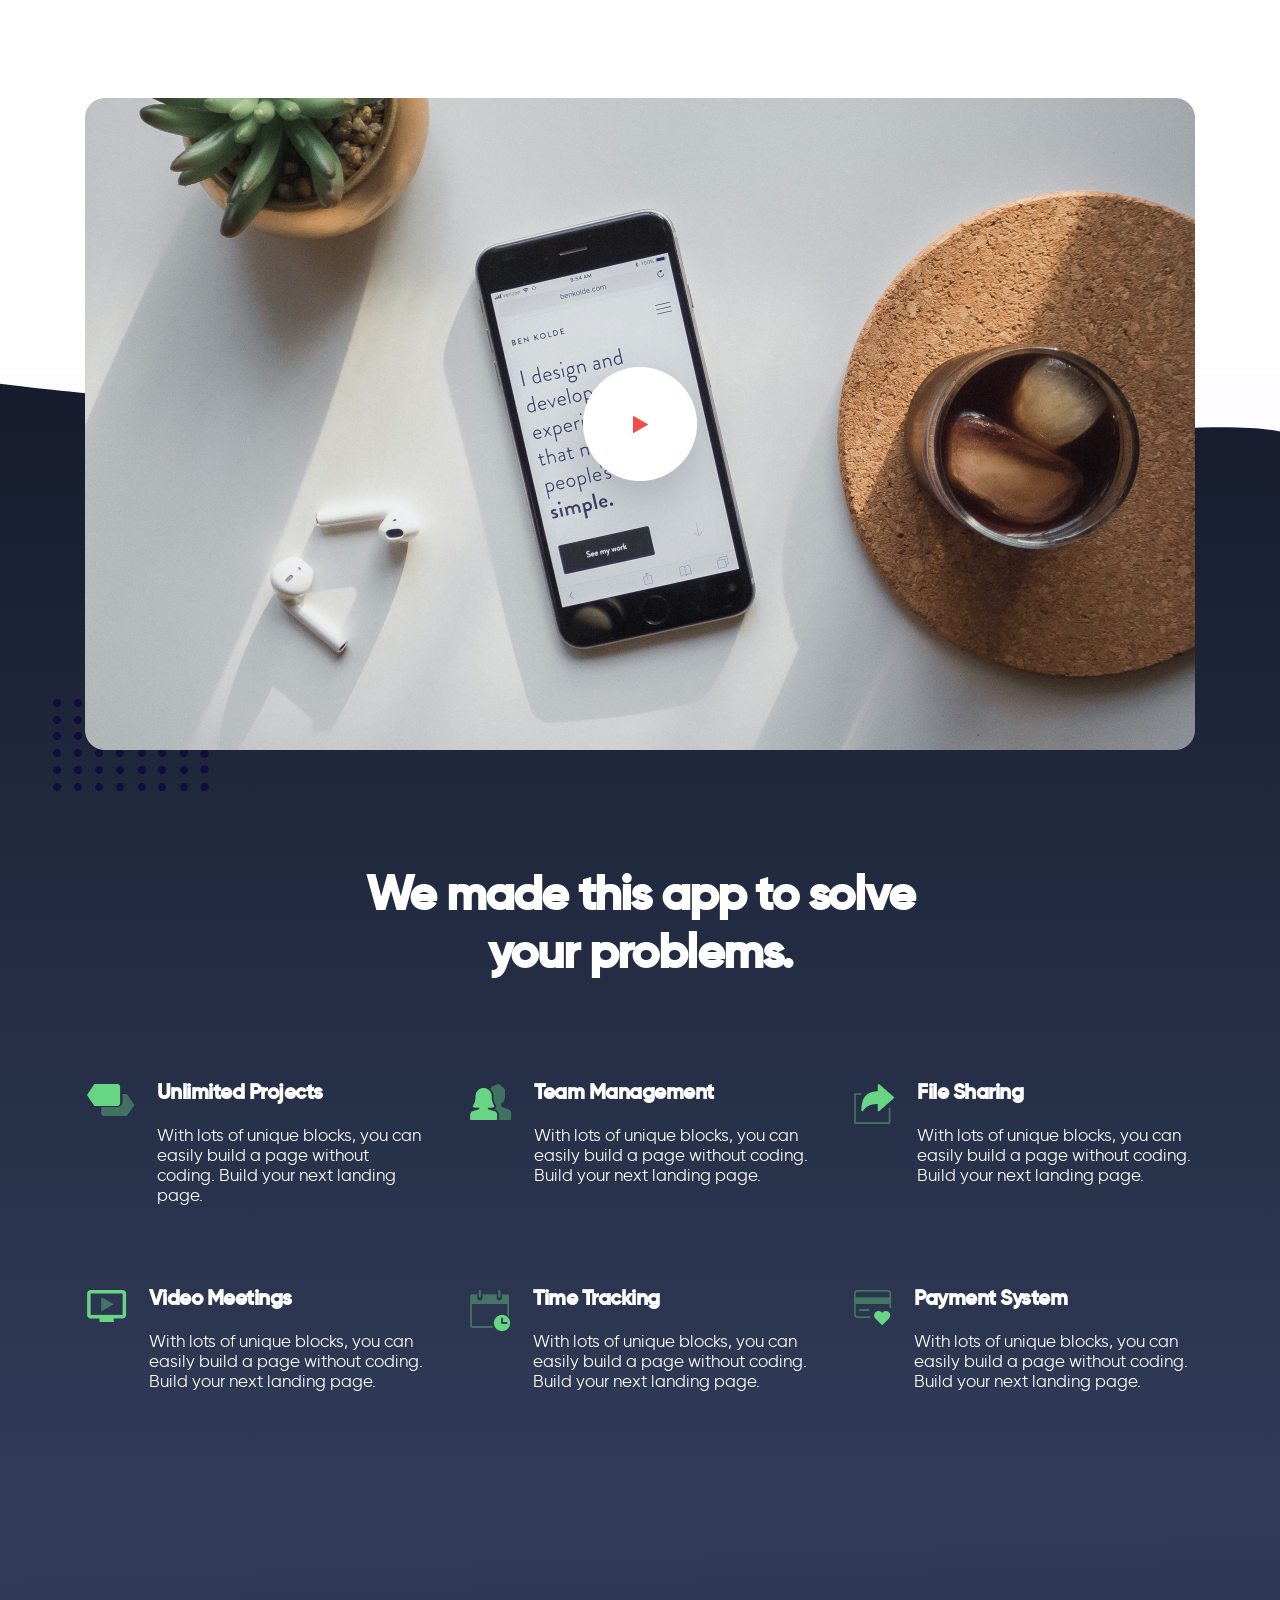
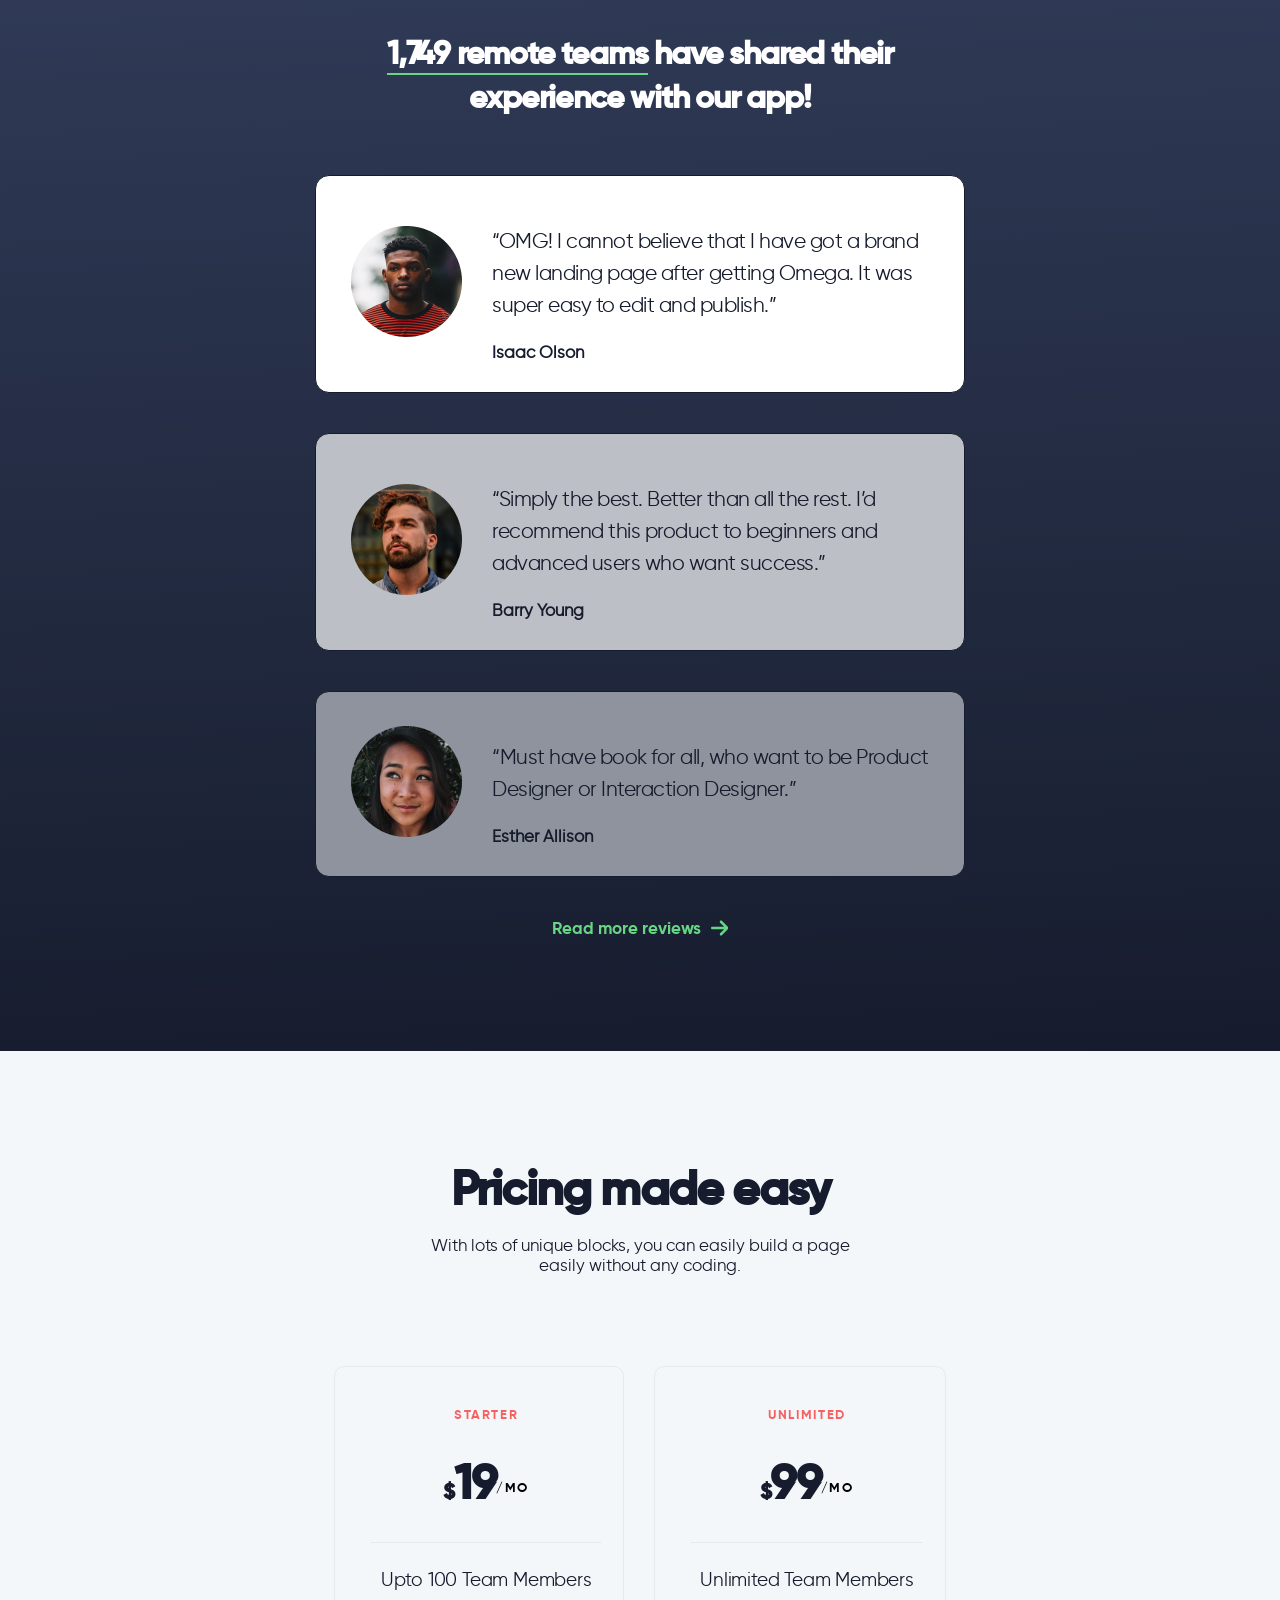
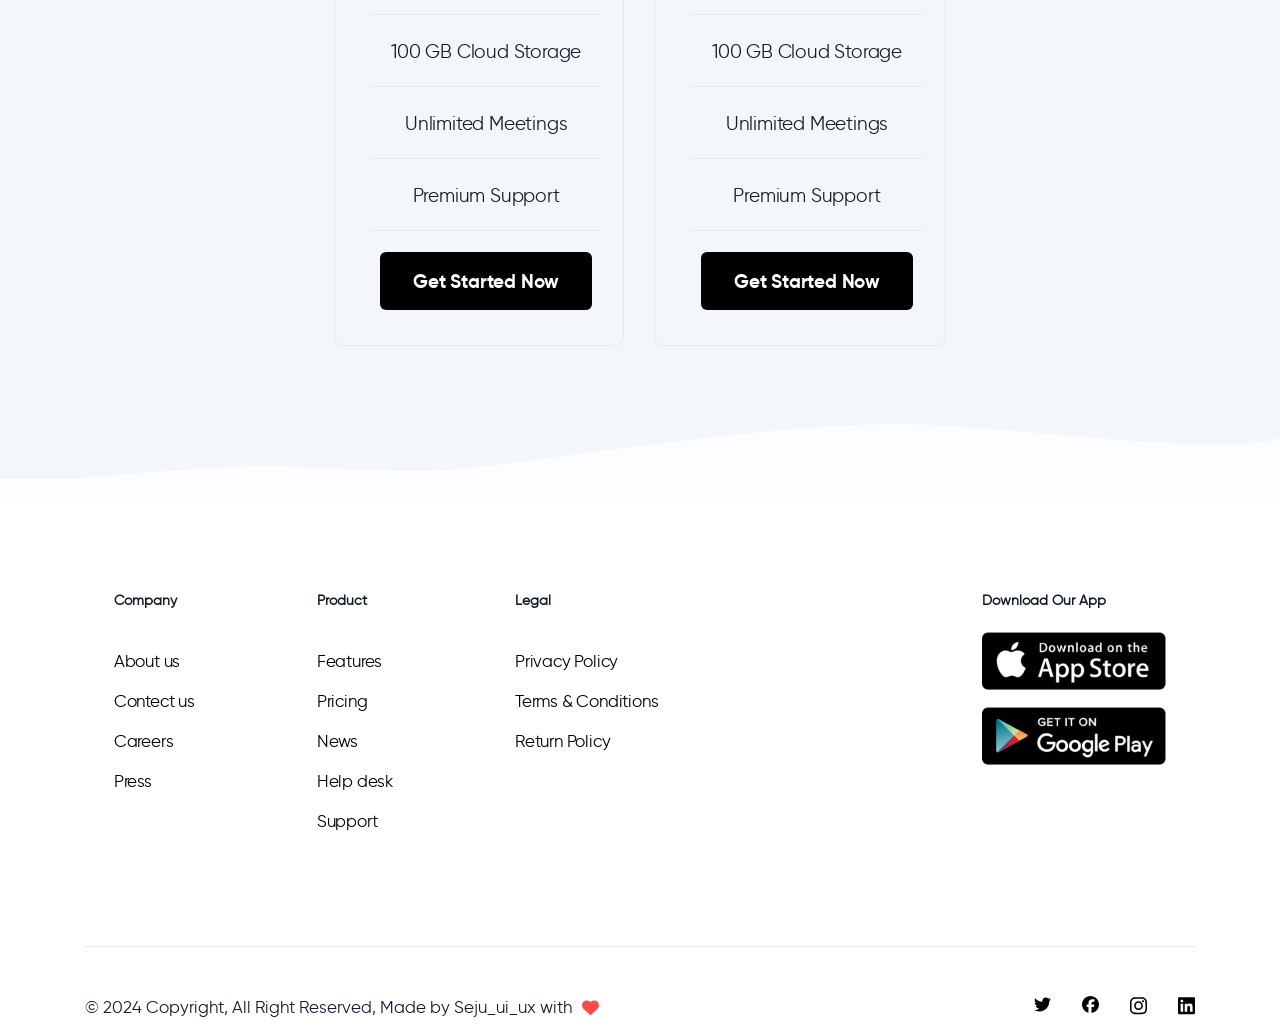
==== commit 3a4b2418: "add responsive" ====
--- a/index.html
+++ b/index.html
@@ -17,7 +17,7 @@
             </div>
             <div class="manu-navigation">
                 <nav>
-                    <ul>
+                    <ul id="main-manu">
                         <li>
                             <a href="#">demos</a>
                         </li>
@@ -34,6 +34,13 @@
                 </nav>
                 <div class="header-cta">
                     <a href="#" class="orange-btn btn">Get Start Now</a>
+                </div>
+                <div id="menu-toggle" class="manu-icon">
+                    <svg xmlns="http://www.w3.org/2000/svg"
+                        viewBox="0 0 448 512"><!--!Font Awesome Free 6.6.0 by @fontawesome - https://fontawesome.com License - https://fontawesome.com/license/free Copyright 2024 Fonticons, Inc.-->
+                        <path
+                            d="M0 96C0 78.3 14.3 64 32 64l384 0c17.7 0 32 14.3 32 32s-14.3 32-32 32L32 128C14.3 128 0 113.7 0 96zM0 256c0-17.7 14.3-32 32-32l384 0c17.7 0 32 14.3 32 32s-14.3 32-32 32L32 288c-17.7 0-32-14.3-32-32zM448 416c0 17.7-14.3 32-32 32L32 448c-17.7 0-32-14.3-32-32s14.3-32 32-32l384 0c17.7 0 32 14.3 32 32z" />
+                    </svg>
                 </div>
             </div>
         </div>
@@ -439,6 +446,8 @@
         </div>
     </footer>
     <!--End of Footer-->
+    <script src="./assets/js/script.js"></script>
+
 </body>
 
 </html>
--- a/assets/css/style.css
+++ b/assets/css/style.css
@@ -18,7 +18,7 @@
   margin: 0;
   padding: 0;
   color: var(--font-color);
-  font-family: "gilroy-ragular";
+  font-family: "gilroy-regular";
   font-size: 17px;
 }
 
@@ -86,7 +86,7 @@
   content: "";
   background-image: url(../images/Hero-wave.png);
   position: absolute;
-  bottom: 0px;
+  bottom: -14px;
   left: 0px;
   width: 100%;
   height: 100%;
@@ -125,6 +125,10 @@
   letter-spacing: -0.1px;
 }
 
+.manu-icon svg {
+  display: none;
+}
+
 .btn {
   text-decoration: none;
   padding: 13px 33px;
@@ -133,6 +137,7 @@
   border-radius: 6px;
   box-shadow: 0;
   border: 0;
+  white-space: nowrap;
 }
 
 .orange-btn {
@@ -261,7 +266,8 @@
 
 .download-container .download-container--steps {
   display: flex;
-  margin-top: 73px;
+  margin: 73px 0 125px;
+  gap: 125px;
 }
 
 .download-container--steps .download-container-step .step {
@@ -319,17 +325,20 @@
   top: 35px;
   z-index: -2;
   height: 100%;
-  width: 69%;
+  width: 76%;
   left: 135px;
 }
 /* End of download section */
 
 .video-img {
   position: relative;
+  z-index: 5;
 }
 
 .video-img img {
   position: relative;
+  max-width: 100%;
+  height: auto;
 }
 
 .video-img::before {
@@ -346,6 +355,8 @@
 section.features-section {
   background: linear-gradient(rgba(22, 28, 45, 1), rgba(49, 60, 89, 1));
   position: relative;
+  padding-top: 380px;
+  margin-top: -380px;
 }
 
 section.features-section::after {
@@ -356,6 +367,7 @@
   height: 100%;
   width: 100%;
   background-repeat: no-repeat;
+  background-size: 100%;
 }
 
 .features-container {
@@ -373,7 +385,7 @@
 .features-wrapper {
   display: flex;
   flex-wrap: wrap;
-  justify-content: space-between;
+  justify-content: space-around;
   margin-top: 95px;
   gap: 60px 41px;
 }
@@ -401,7 +413,7 @@
 /* End of feature section */
 
 section.testimonial-section {
-  background: linear-gradient(2deg, rgba(22, 28, 45, 1), rgba(49, 60, 89, 1));
+  background: linear-gradient(358deg, rgba(22, 28, 45, 1), rgba(49, 60, 89, 1));
 }
 
 .testimonial-container {
@@ -508,7 +520,7 @@
   background-repeat: no-repeat;
   background-size: 100%;
   position: absolute;
-  bottom: -16px;
+  bottom: -37px;
   height: 92px;
   width: 100%;
   z-index: 5;
@@ -671,5 +683,111 @@
 
 /* media-query */
 
-@media (max-width: 1116px) {
-}
+@media (max-width: 991px) {
+  .main-navigation .manu-navigation ul {
+    display: none;
+  }
+
+  .manu-icon svg {
+    fill: white;
+    width: 30px;
+  }
+
+  .banner-container {
+    flex-direction: column;
+    align-items: center;
+  }
+
+  .collaborate-sectiont .collaborate-team {
+    flex-direction: column-reverse;
+    align-items: center;
+  }
+
+  .remote-team-section .remote-team {
+    flex-direction: column;
+    align-items: center;
+  }
+
+  .download-container .download-container--description {
+    padding: 0px;
+  }
+
+  .download-container .download-container--steps {
+    flex-direction: column;
+    align-items: center;
+  }
+  .download-container--steps::before {
+    display: none;
+  }
+
+  .video-img {
+    padding: 0 68px;
+  }
+
+  section.pricing-section::before {
+    bottom: -57px;
+  }
+
+  footer .links-container {
+    flex-direction: column;
+    align-items: center;
+  }
+
+  footer .footer-description {
+    flex-direction: column;
+    align-items: center;
+  }
+}
+
+@media (max-width: 480px) {
+  .main-navigation {
+    flex-direction: column;
+    gap: 20px;
+  }
+
+  .main-navigation .logo {
+    padding-top: 20px;
+  }
+
+  .banner-container--right__img {
+    top: 63px;
+  }
+
+  .price-row {
+    flex-direction: column;
+    align-items: center;
+  }
+
+  .banner-container--right__img img {
+    max-width: 100%;
+    height: auto;
+  }
+
+  .collaborate-left--img img {
+    max-width: 100%;
+    height: auto;
+  }
+
+  .remote-team--right__img img {
+    max-width: 100%;
+    height: auto;
+  }
+
+  section.features-section {
+    margin-top: -135px;
+    padding-top: 171px;
+  }
+
+  .testimonial-wrapper .testimonial {
+    flex-direction: column;
+  }
+
+  section.pricing-section::before {
+    bottom: -74px;
+  }
+
+  footer .links-container .left-links {
+    flex-direction: column;
+    align-items: center;
+  }
+}
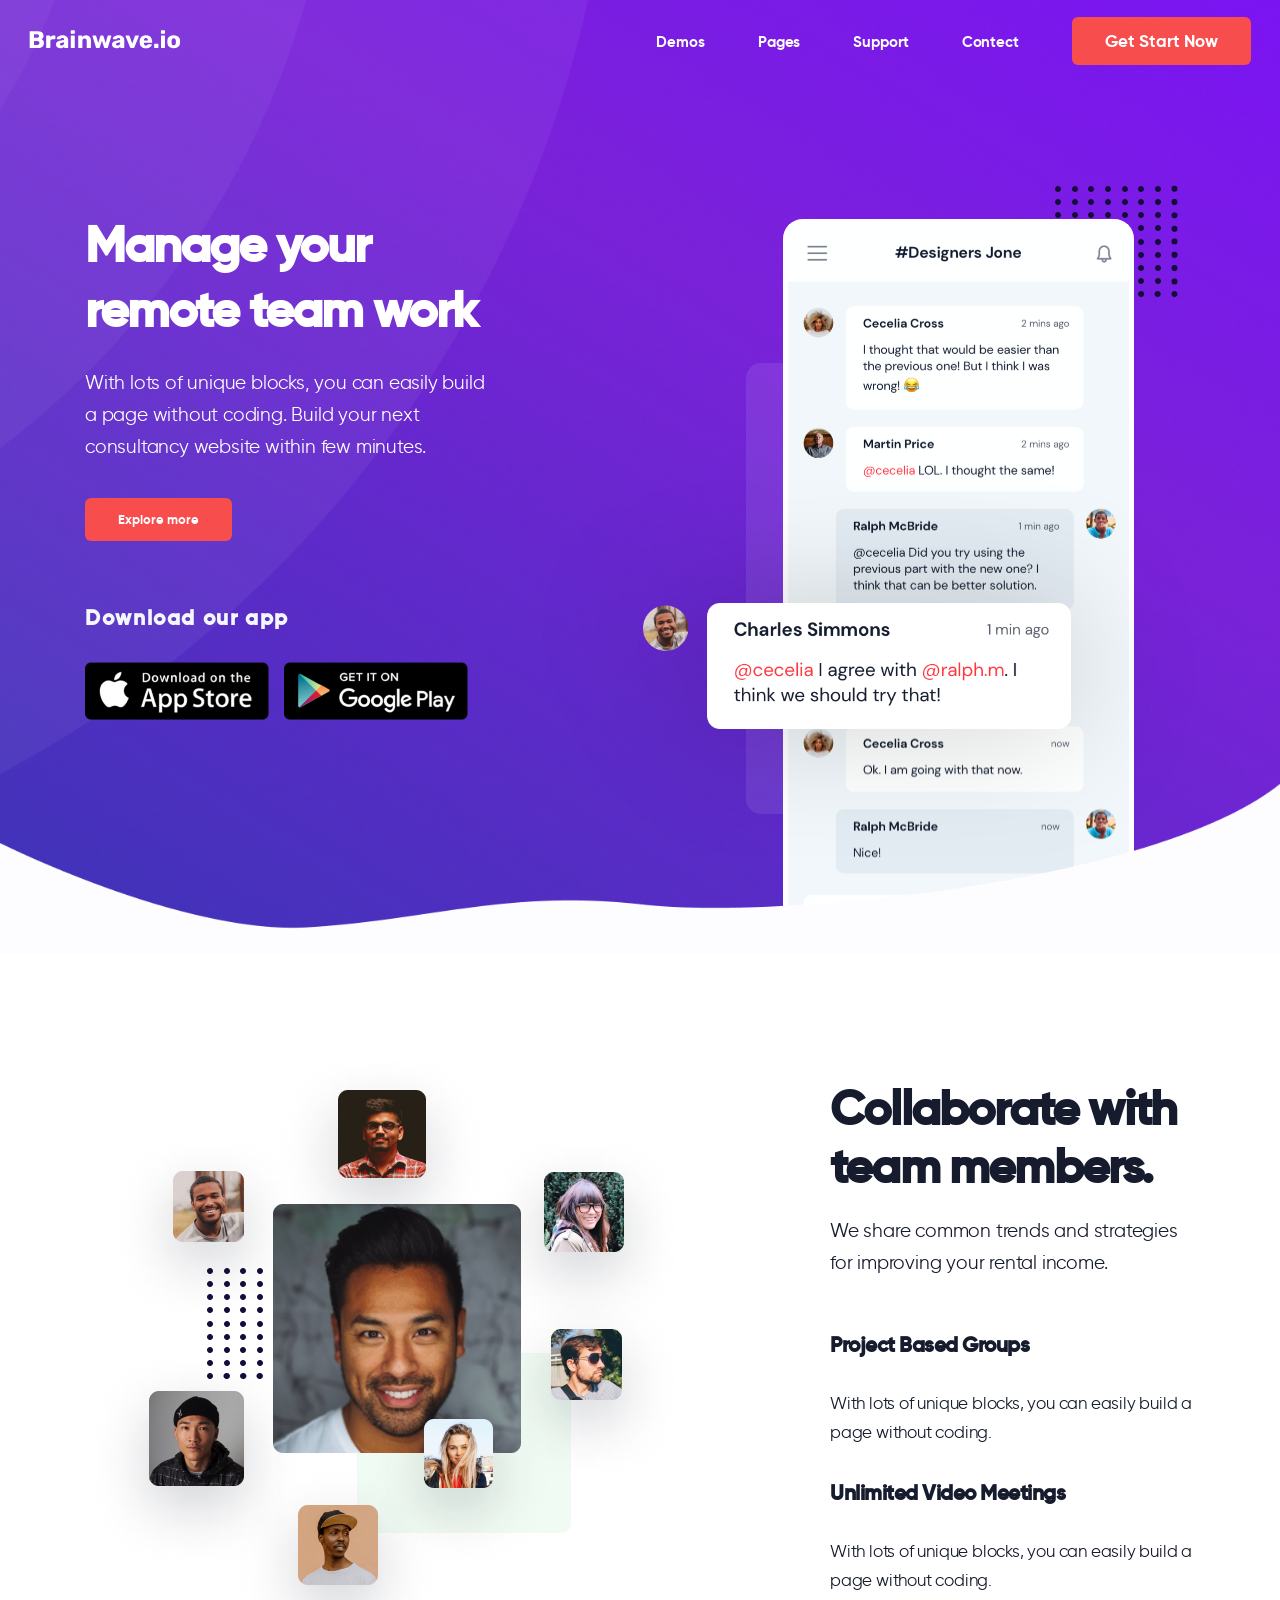
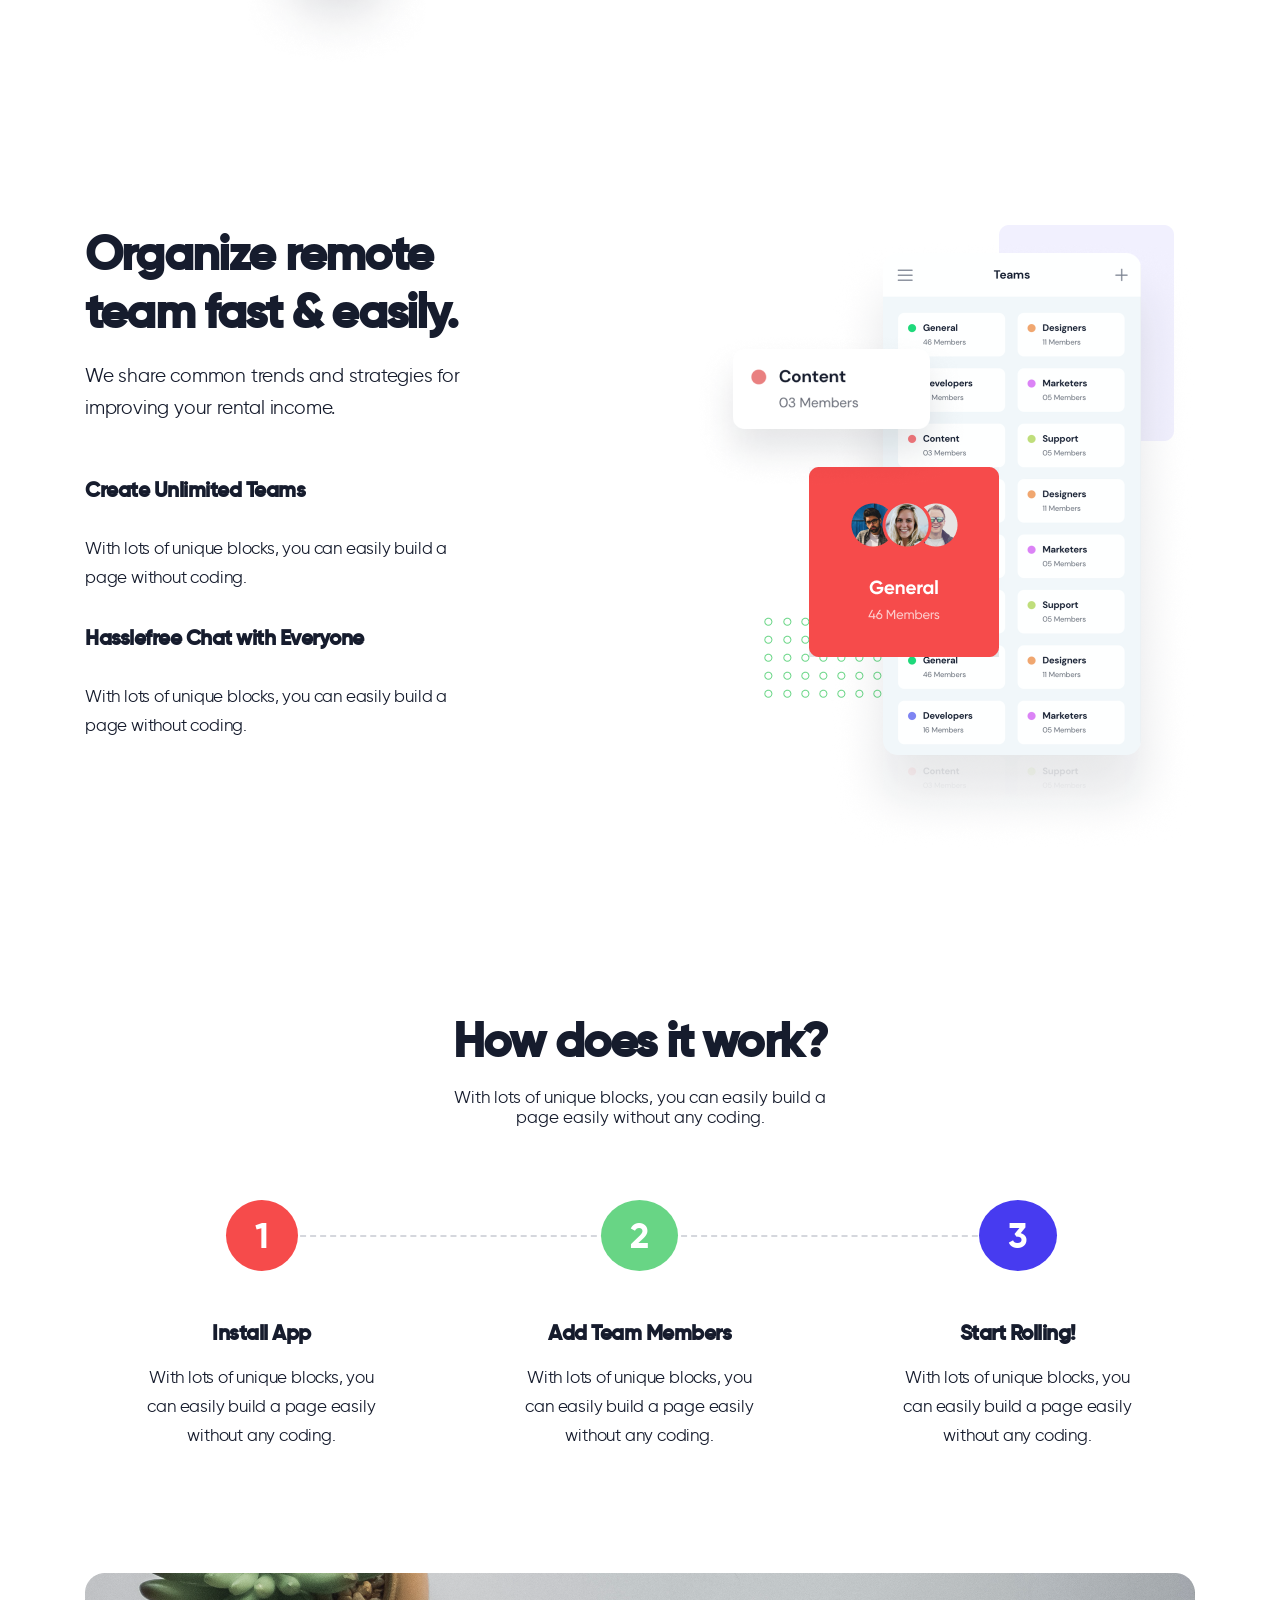
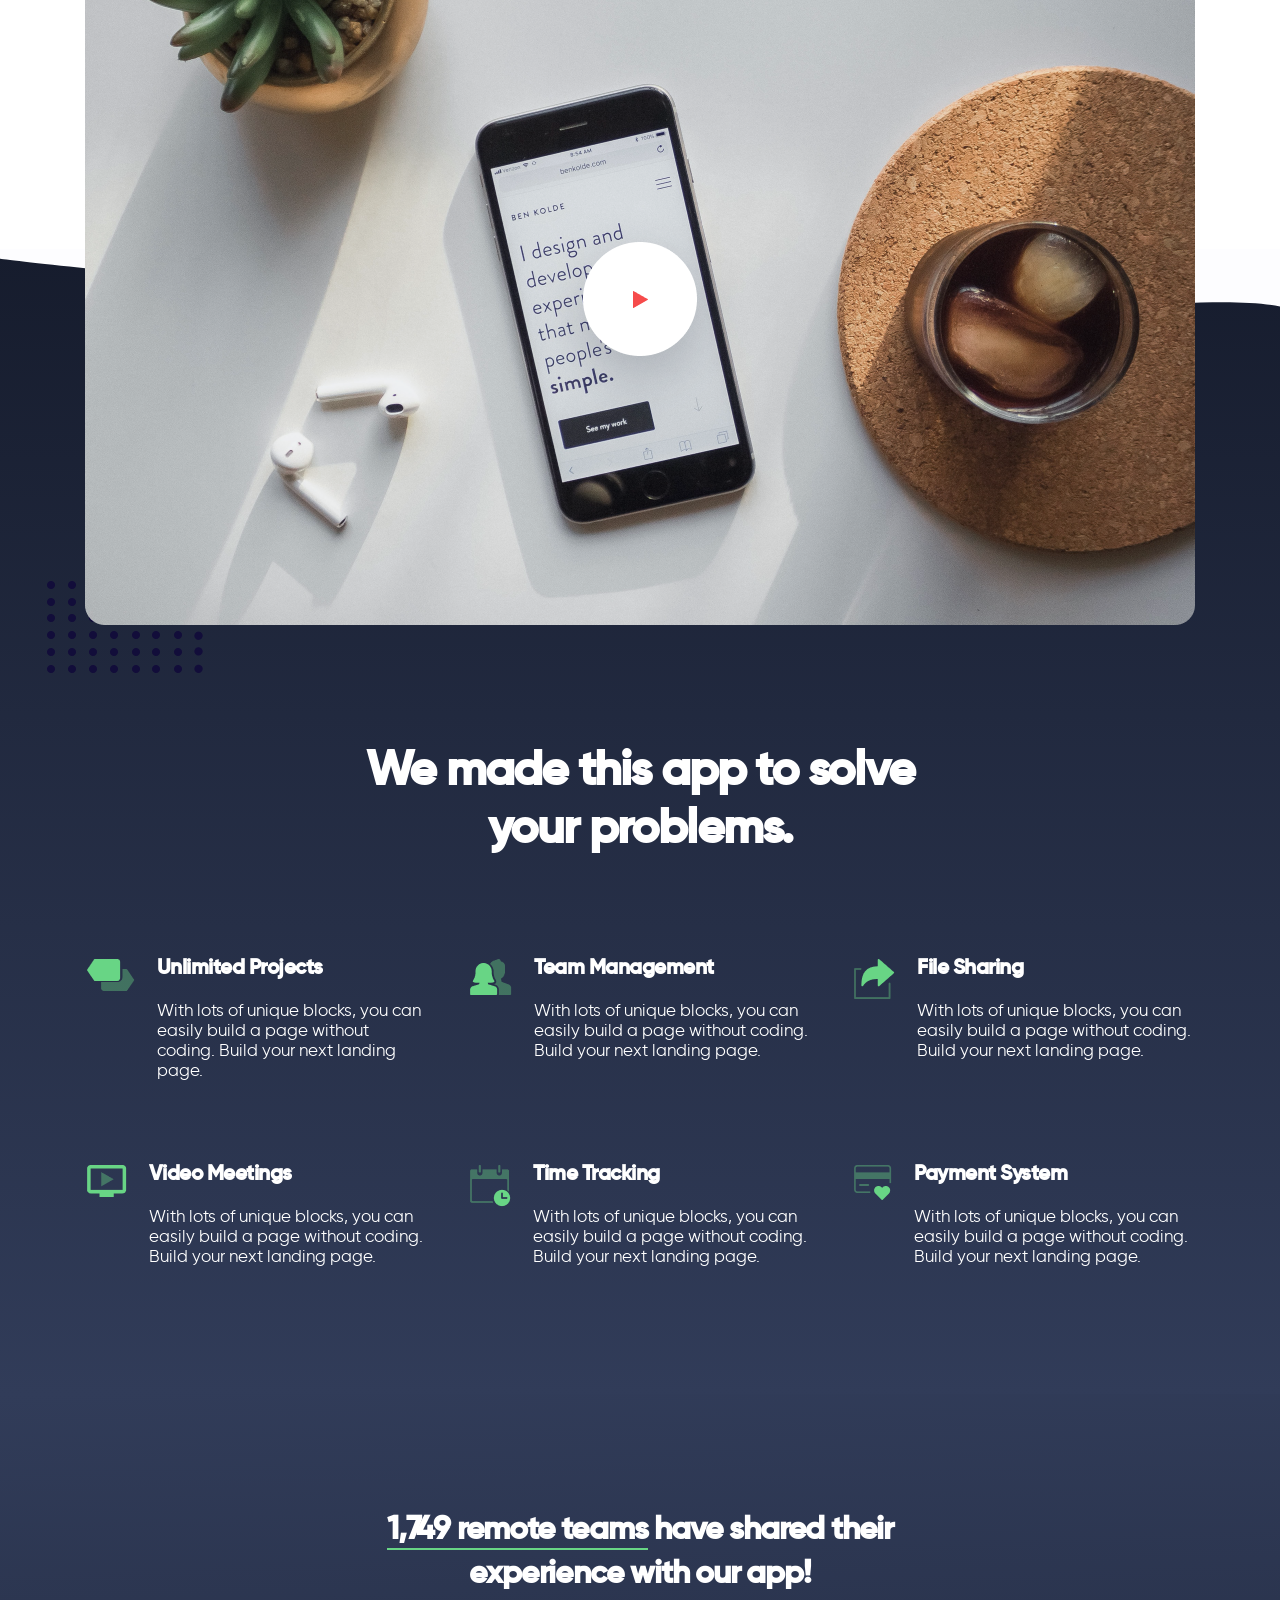
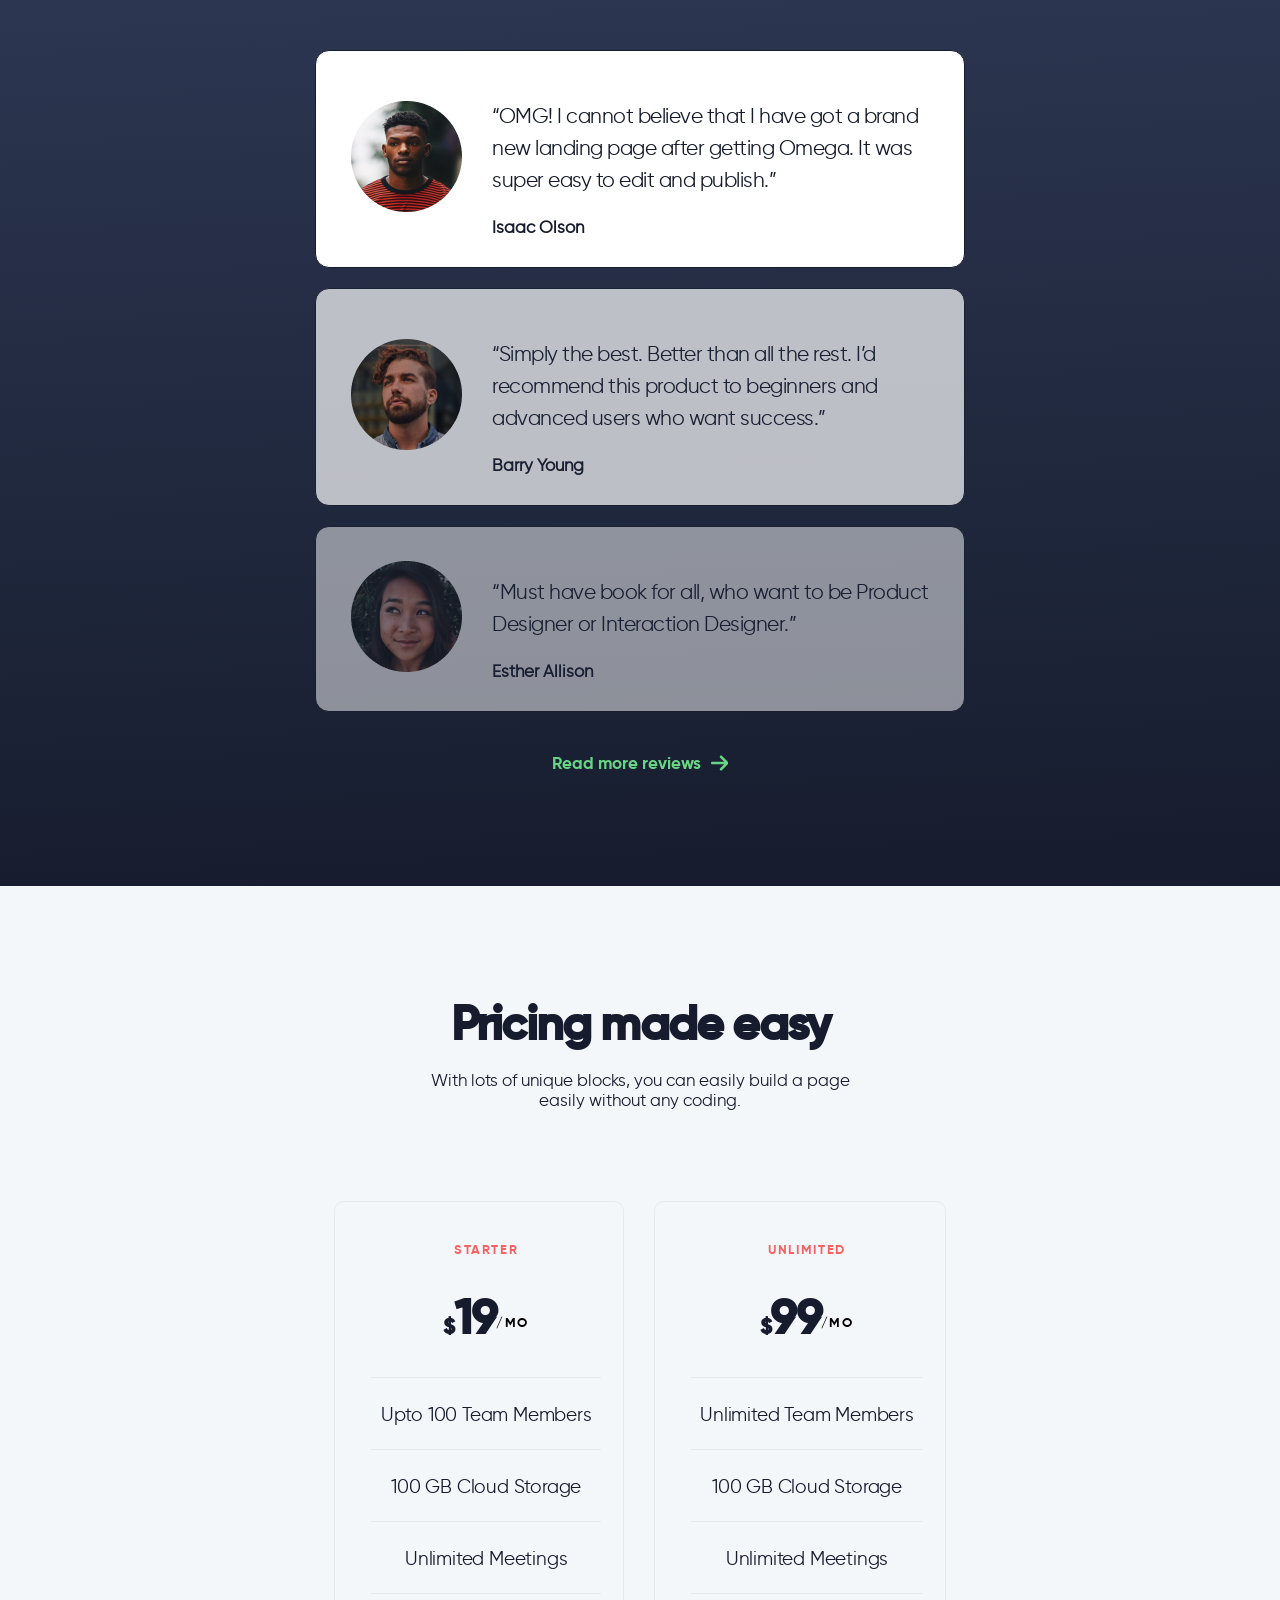
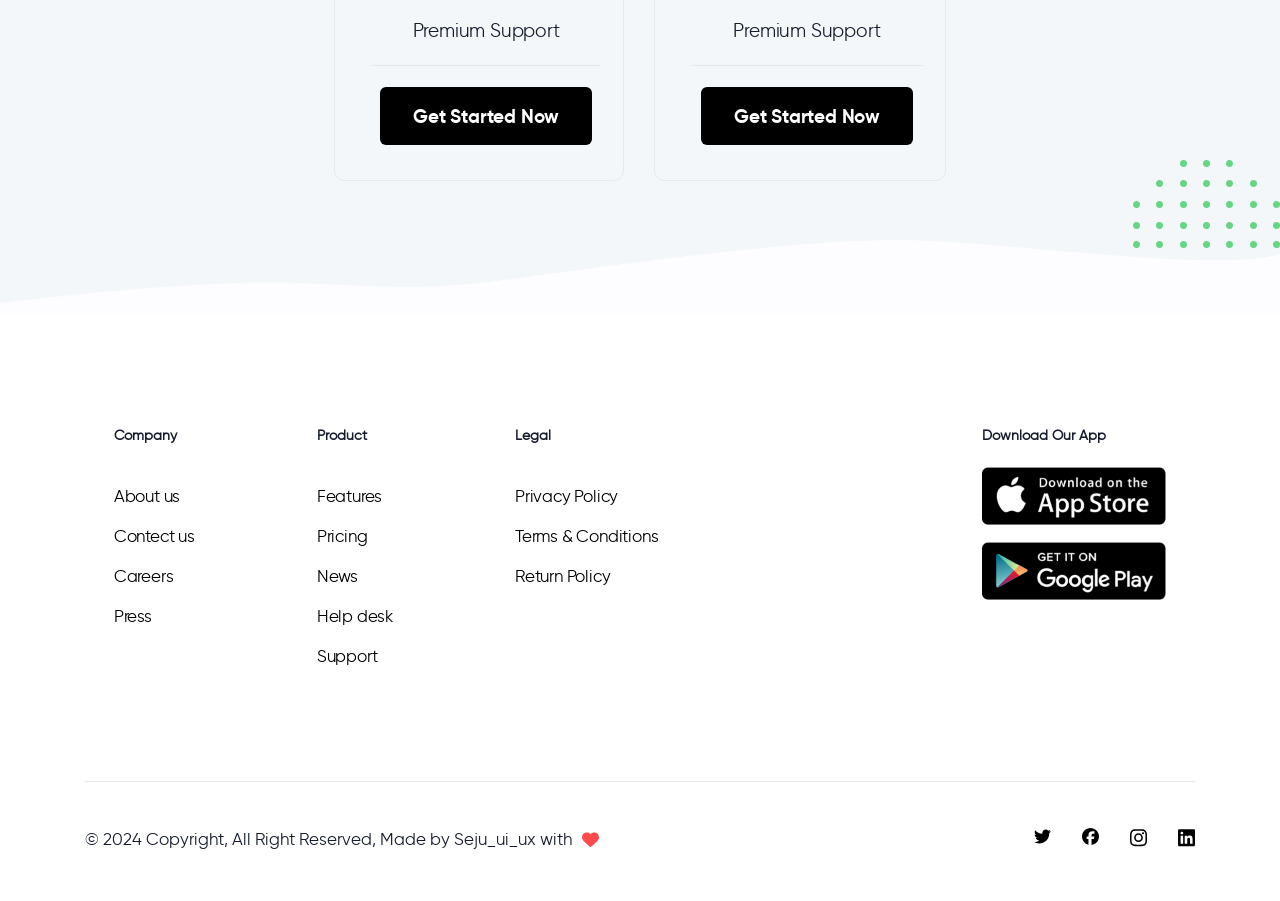
==== commit b118b3d6: "add chenges" ====
--- a/index.html
+++ b/index.html
@@ -11,13 +11,24 @@
 
 <body>
     <header>
-        <div class="container main-navigation">
+        <div class="main-navigation">
             <div class="logo">
-                <img src="./assets/images/logo.svg" alt="logo">
-            </div>
-            <div class="manu-navigation">
+                <svg width="152" height="19" viewBox="0 0 152 19" fill="none" xmlns="http://www.w3.org/2000/svg">
+                    <path
+                        d="M1.28 18C1.104 18 0.96 17.944 0.848 17.832C0.736 17.72 0.68 17.576 0.68 17.4V1.8C0.68 1.624 0.736 1.48 0.848 1.368C0.96 1.256 1.104 1.2 1.28 1.2H8.6C9.976 1.2 11.104 1.392 11.984 1.776C12.864 2.16 13.512 2.712 13.928 3.432C14.36 4.136 14.576 4.976 14.576 5.952C14.576 6.528 14.464 7.04 14.24 7.488C14.032 7.92 13.768 8.28 13.448 8.568C13.144 8.856 12.856 9.064 12.584 9.192C13.192 9.48 13.728 9.952 14.192 10.608C14.672 11.264 14.912 12.032 14.912 12.912C14.912 13.968 14.672 14.88 14.192 15.648C13.728 16.4 13.04 16.984 12.128 17.4C11.232 17.8 10.128 18 8.816 18H1.28ZM4.976 14.88H8.336C9.024 14.88 9.544 14.68 9.896 14.28C10.248 13.88 10.424 13.424 10.424 12.912C10.424 12.352 10.24 11.88 9.872 11.496C9.52 11.112 9.008 10.92 8.336 10.92H4.976V14.88ZM4.976 7.872H8.12C8.776 7.872 9.264 7.704 9.584 7.368C9.92 7.032 10.088 6.6 10.088 6.072C10.088 5.56 9.92 5.144 9.584 4.824C9.264 4.488 8.776 4.32 8.12 4.32H4.976V7.872ZM17.7811 18C17.6051 18 17.4611 17.944 17.3491 17.832C17.2371 17.72 17.1811 17.576 17.1811 17.4V6.12C17.1811 5.96 17.2371 5.824 17.3491 5.712C17.4611 5.584 17.6051 5.52 17.7811 5.52H20.5411C20.7171 5.52 20.8611 5.584 20.9731 5.712C21.0851 5.824 21.1411 5.96 21.1411 6.12V7.08C21.5731 6.584 22.0851 6.2 22.6771 5.928C23.2851 5.656 23.9651 5.52 24.7171 5.52H25.7731C25.9331 5.52 26.0691 5.576 26.1811 5.688C26.3091 5.8 26.3731 5.944 26.3731 6.12V8.592C26.3731 8.752 26.3091 8.896 26.1811 9.024C26.0691 9.136 25.9331 9.192 25.7731 9.192H23.4451C22.7891 9.192 22.2771 9.376 21.9091 9.744C21.5571 10.096 21.3811 10.6 21.3811 11.256V17.4C21.3811 17.576 21.3171 17.72 21.1891 17.832C21.0771 17.944 20.9331 18 20.7571 18H17.7811ZM31.4793 18.24C30.6153 18.24 29.8393 18.08 29.1513 17.76C28.4793 17.424 27.9433 16.976 27.5433 16.416C27.1433 15.856 26.9433 15.224 26.9433 14.52C26.9433 13.384 27.4073 12.488 28.3353 11.832C29.2633 11.16 30.4953 10.704 32.0313 10.464L35.0313 10.008V9.672C35.0313 9.096 34.9113 8.656 34.6713 8.352C34.4313 8.048 33.9913 7.896 33.3513 7.896C32.9033 7.896 32.5353 7.984 32.2473 8.16C31.9753 8.336 31.7593 8.576 31.5993 8.88C31.4553 9.088 31.2553 9.192 30.9993 9.192H28.3113C28.1353 9.192 27.9993 9.144 27.9033 9.048C27.8073 8.936 27.7673 8.808 27.7833 8.664C27.7833 8.376 27.8873 8.048 28.0953 7.68C28.3193 7.296 28.6553 6.92 29.1033 6.552C29.5513 6.184 30.1273 5.88 30.8313 5.64C31.5353 5.4 32.3833 5.28 33.3753 5.28C34.4153 5.28 35.3033 5.4 36.0393 5.64C36.7753 5.88 37.3673 6.216 37.8153 6.648C38.2793 7.08 38.6233 7.592 38.8473 8.184C39.0713 8.76 39.1833 9.4 39.1833 10.104V17.4C39.1833 17.576 39.1193 17.72 38.9913 17.832C38.8793 17.944 38.7433 18 38.5833 18H35.7993C35.6233 18 35.4793 17.944 35.3673 17.832C35.2553 17.72 35.1993 17.576 35.1993 17.4V16.56C34.9913 16.864 34.7113 17.144 34.3593 17.4C34.0073 17.656 33.5913 17.856 33.1113 18C32.6473 18.16 32.1033 18.24 31.4793 18.24ZM32.6073 15.504C33.0713 15.504 33.4873 15.408 33.8553 15.216C34.2393 15.008 34.5353 14.696 34.7433 14.28C34.9673 13.848 35.0793 13.312 35.0793 12.672V12.336L33.0393 12.696C32.2873 12.824 31.7353 13.024 31.3833 13.296C31.0473 13.552 30.8793 13.856 30.8793 14.208C30.8793 14.48 30.9593 14.712 31.1193 14.904C31.2793 15.096 31.4873 15.248 31.7433 15.36C31.9993 15.456 32.2873 15.504 32.6073 15.504ZM42.3582 18C42.1822 18 42.0382 17.944 41.9262 17.832C41.8142 17.72 41.7582 17.576 41.7582 17.4V6.12C41.7582 5.944 41.8142 5.8 41.9262 5.688C42.0382 5.576 42.1822 5.52 42.3582 5.52H45.1902C45.3502 5.52 45.4862 5.576 45.5982 5.688C45.7262 5.8 45.7902 5.944 45.7902 6.12V17.4C45.7902 17.576 45.7262 17.72 45.5982 17.832C45.4862 17.944 45.3502 18 45.1902 18H42.3582ZM42.3342 3.72C42.1582 3.72 42.0142 3.664 41.9022 3.552C41.7902 3.44 41.7342 3.296 41.7342 3.12V0.983999C41.7342 0.807999 41.7902 0.663999 41.9022 0.551999C42.0142 0.423999 42.1582 0.36 42.3342 0.36H45.1902C45.3662 0.36 45.5102 0.423999 45.6222 0.551999C45.7502 0.663999 45.8142 0.807999 45.8142 0.983999V3.12C45.8142 3.296 45.7502 3.44 45.6222 3.552C45.5102 3.664 45.3662 3.72 45.1902 3.72H42.3342ZM49.8186 18C49.6426 18 49.4986 17.944 49.3866 17.832C49.2746 17.72 49.2186 17.576 49.2186 17.4V6.12C49.2186 5.944 49.2746 5.8 49.3866 5.688C49.4986 5.576 49.6426 5.52 49.8186 5.52H52.5786C52.7546 5.52 52.8986 5.576 53.0106 5.688C53.1226 5.8 53.1786 5.944 53.1786 6.12V7.032C53.5946 6.536 54.1386 6.12 54.8106 5.784C55.4826 5.448 56.2746 5.28 57.1866 5.28C58.1146 5.28 58.9306 5.488 59.6346 5.904C60.3546 6.32 60.9146 6.936 61.3146 7.752C61.7306 8.552 61.9386 9.536 61.9386 10.704V17.4C61.9386 17.576 61.8746 17.72 61.7466 17.832C61.6346 17.944 61.4986 18 61.3386 18H58.3146C58.1546 18 58.0106 17.944 57.8826 17.832C57.7706 17.72 57.7146 17.576 57.7146 17.4V10.848C57.7146 10.096 57.5306 9.52 57.1626 9.12C56.8106 8.704 56.2826 8.496 55.5786 8.496C54.9226 8.496 54.3946 8.704 53.9946 9.12C53.6106 9.52 53.4186 10.096 53.4186 10.848V17.4C53.4186 17.576 53.3546 17.72 53.2266 17.832C53.1146 17.944 52.9786 18 52.8186 18H49.8186ZM67.7528 18C67.5128 18 67.3368 17.944 67.2248 17.832C67.1128 17.72 67.0248 17.576 66.9608 17.4L63.5048 6.288C63.4728 6.208 63.4568 6.128 63.4568 6.048C63.4568 5.904 63.5128 5.784 63.6248 5.688C63.7368 5.576 63.8648 5.52 64.0088 5.52H66.4808C66.6888 5.52 66.8488 5.576 66.9608 5.688C67.0888 5.8 67.1688 5.912 67.2008 6.024L69.2168 12.888L71.3768 6.048C71.4088 5.936 71.4808 5.824 71.5928 5.712C71.7208 5.584 71.8968 5.52 72.1208 5.52H73.7048C73.9288 5.52 74.0968 5.584 74.2088 5.712C74.3368 5.824 74.4168 5.936 74.4488 6.048L76.6088 12.888L78.6248 6.024C78.6568 5.912 78.7288 5.8 78.8408 5.688C78.9688 5.576 79.1368 5.52 79.3448 5.52H81.8168C81.9608 5.52 82.0808 5.576 82.1768 5.688C82.2888 5.784 82.3448 5.904 82.3448 6.048C82.3448 6.128 82.3368 6.208 82.3208 6.288L78.8648 17.4C78.8168 17.576 78.7288 17.72 78.6008 17.832C78.4888 17.944 78.3128 18 78.0728 18H75.9128C75.6888 18 75.5128 17.944 75.3848 17.832C75.2568 17.72 75.1688 17.576 75.1208 17.4L72.9128 10.824L70.7048 17.4C70.6568 17.576 70.5688 17.72 70.4408 17.832C70.3128 17.944 70.1368 18 69.9128 18H67.7528ZM87.5709 18.24C86.7069 18.24 85.9309 18.08 85.2429 17.76C84.5709 17.424 84.0349 16.976 83.6349 16.416C83.2349 15.856 83.0349 15.224 83.0349 14.52C83.0349 13.384 83.4989 12.488 84.4269 11.832C85.3549 11.16 86.5869 10.704 88.1229 10.464L91.1229 10.008V9.672C91.1229 9.096 91.0029 8.656 90.7629 8.352C90.5229 8.048 90.0829 7.896 89.4429 7.896C88.9949 7.896 88.6269 7.984 88.3389 8.16C88.0669 8.336 87.8509 8.576 87.6909 8.88C87.5469 9.088 87.3469 9.192 87.0909 9.192H84.4029C84.2269 9.192 84.0909 9.144 83.9949 9.048C83.8989 8.936 83.8589 8.808 83.8749 8.664C83.8749 8.376 83.9789 8.048 84.1869 7.68C84.4109 7.296 84.7469 6.92 85.1949 6.552C85.6429 6.184 86.2189 5.88 86.9229 5.64C87.6269 5.4 88.4749 5.28 89.4669 5.28C90.5069 5.28 91.3949 5.4 92.1309 5.64C92.8669 5.88 93.4589 6.216 93.9069 6.648C94.3709 7.08 94.7149 7.592 94.9389 8.184C95.1629 8.76 95.2749 9.4 95.2749 10.104V17.4C95.2749 17.576 95.2109 17.72 95.0829 17.832C94.9709 17.944 94.8349 18 94.6749 18H91.8909C91.7149 18 91.5709 17.944 91.4589 17.832C91.3469 17.72 91.2909 17.576 91.2909 17.4V16.56C91.0829 16.864 90.8029 17.144 90.4509 17.4C90.0989 17.656 89.6829 17.856 89.2029 18C88.7389 18.16 88.1949 18.24 87.5709 18.24ZM88.6989 15.504C89.1629 15.504 89.5789 15.408 89.9469 15.216C90.3309 15.008 90.6269 14.696 90.8349 14.28C91.0589 13.848 91.1709 13.312 91.1709 12.672V12.336L89.1309 12.696C88.3789 12.824 87.8269 13.024 87.4749 13.296C87.1389 13.552 86.9709 13.856 86.9709 14.208C86.9709 14.48 87.0509 14.712 87.2109 14.904C87.3709 15.096 87.5789 15.248 87.8349 15.36C88.0909 15.456 88.3789 15.504 88.6989 15.504ZM101.938 18C101.698 18 101.522 17.944 101.41 17.832C101.298 17.704 101.202 17.56 101.122 17.4L96.5863 6.264C96.5543 6.2 96.5383 6.128 96.5383 6.048C96.5383 5.904 96.5863 5.784 96.6823 5.688C96.7943 5.576 96.9303 5.52 97.0903 5.52H99.8023C100.01 5.52 100.17 5.576 100.282 5.688C100.394 5.8 100.466 5.912 100.498 6.024L103.21 13.392L105.946 6.024C105.978 5.912 106.05 5.8 106.162 5.688C106.274 5.576 106.434 5.52 106.642 5.52H109.354C109.498 5.52 109.626 5.576 109.738 5.688C109.85 5.784 109.906 5.904 109.906 6.048C109.906 6.128 109.89 6.2 109.858 6.264L105.322 17.4C105.258 17.56 105.162 17.704 105.034 17.832C104.922 17.944 104.738 18 104.482 18H101.938ZM116.93 18.24C115.042 18.24 113.538 17.728 112.418 16.704C111.298 15.68 110.714 14.16 110.666 12.144C110.666 12.032 110.666 11.888 110.666 11.712C110.666 11.536 110.666 11.4 110.666 11.304C110.714 10.04 110.994 8.96 111.506 8.064C112.034 7.152 112.754 6.464 113.666 6C114.594 5.52 115.674 5.28 116.906 5.28C118.314 5.28 119.474 5.56 120.386 6.12C121.314 6.68 122.01 7.44 122.474 8.4C122.938 9.36 123.17 10.456 123.17 11.688V12.264C123.17 12.44 123.106 12.584 122.978 12.696C122.866 12.808 122.73 12.864 122.57 12.864H114.89C114.89 12.88 114.89 12.904 114.89 12.936C114.89 12.968 114.89 13 114.89 13.032C114.906 13.496 114.986 13.92 115.13 14.304C115.274 14.688 115.498 14.992 115.802 15.216C116.106 15.44 116.474 15.552 116.906 15.552C117.226 15.552 117.49 15.504 117.698 15.408C117.922 15.296 118.106 15.176 118.25 15.048C118.394 14.904 118.506 14.784 118.586 14.688C118.73 14.528 118.842 14.432 118.922 14.4C119.018 14.352 119.162 14.328 119.354 14.328H122.33C122.49 14.328 122.618 14.376 122.714 14.472C122.826 14.552 122.874 14.672 122.858 14.832C122.842 15.104 122.706 15.432 122.45 15.816C122.194 16.2 121.818 16.584 121.322 16.968C120.842 17.336 120.234 17.64 119.498 17.88C118.762 18.12 117.906 18.24 116.93 18.24ZM114.89 10.488H118.946V10.44C118.946 9.928 118.866 9.48 118.706 9.096C118.562 8.712 118.33 8.416 118.01 8.208C117.706 8 117.338 7.896 116.906 7.896C116.474 7.896 116.106 8 115.802 8.208C115.514 8.416 115.29 8.712 115.13 9.096C114.97 9.48 114.89 9.928 114.89 10.44V10.488ZM125.766 18C125.59 18 125.446 17.944 125.334 17.832C125.222 17.72 125.166 17.576 125.166 17.4V14.352C125.166 14.192 125.222 14.056 125.334 13.944C125.446 13.816 125.59 13.752 125.766 13.752H128.79C128.966 13.752 129.11 13.816 129.222 13.944C129.35 14.056 129.414 14.192 129.414 14.352V17.4C129.414 17.576 129.35 17.72 129.222 17.832C129.11 17.944 128.966 18 128.79 18H125.766ZM132.573 18C132.397 18 132.253 17.944 132.141 17.832C132.029 17.72 131.973 17.576 131.973 17.4V6.12C131.973 5.944 132.029 5.8 132.141 5.688C132.253 5.576 132.397 5.52 132.573 5.52H135.405C135.565 5.52 135.701 5.576 135.813 5.688C135.941 5.8 136.005 5.944 136.005 6.12V17.4C136.005 17.576 135.941 17.72 135.813 17.832C135.701 17.944 135.565 18 135.405 18H132.573ZM132.549 3.72C132.373 3.72 132.229 3.664 132.117 3.552C132.005 3.44 131.949 3.296 131.949 3.12V0.983999C131.949 0.807999 132.005 0.663999 132.117 0.551999C132.229 0.423999 132.373 0.36 132.549 0.36H135.405C135.581 0.36 135.725 0.423999 135.837 0.551999C135.965 0.663999 136.029 0.807999 136.029 0.983999V3.12C136.029 3.296 135.965 3.44 135.837 3.552C135.725 3.664 135.581 3.72 135.405 3.72H132.549ZM144.705 18.24C143.361 18.24 142.225 18.024 141.297 17.592C140.385 17.16 139.681 16.544 139.185 15.744C138.705 14.928 138.433 13.96 138.369 12.84C138.353 12.52 138.345 12.16 138.345 11.76C138.345 11.344 138.353 10.984 138.369 10.68C138.433 9.544 138.721 8.576 139.233 7.776C139.745 6.976 140.457 6.36 141.369 5.928C142.297 5.496 143.409 5.28 144.705 5.28C146.017 5.28 147.129 5.496 148.041 5.928C148.969 6.36 149.689 6.976 150.201 7.776C150.713 8.576 151.001 9.544 151.065 10.68C151.081 10.984 151.089 11.344 151.089 11.76C151.089 12.16 151.081 12.52 151.065 12.84C151.001 13.96 150.721 14.928 150.225 15.744C149.745 16.544 149.041 17.16 148.113 17.592C147.201 18.024 146.065 18.24 144.705 18.24ZM144.705 15.312C145.425 15.312 145.945 15.096 146.265 14.664C146.601 14.232 146.793 13.584 146.841 12.72C146.857 12.48 146.865 12.16 146.865 11.76C146.865 11.36 146.857 11.04 146.841 10.8C146.793 9.952 146.601 9.312 146.265 8.88C145.945 8.432 145.425 8.208 144.705 8.208C144.001 8.208 143.481 8.432 143.145 8.88C142.809 9.312 142.625 9.952 142.593 10.8C142.577 11.04 142.569 11.36 142.569 11.76C142.569 12.16 142.577 12.48 142.593 12.72C142.625 13.584 142.809 14.232 143.145 14.664C143.481 15.096 144.001 15.312 144.705 15.312Z"
+                        fill="white" />
+                </svg>
+            </div>
+            <div id="menu-toggle" class="menu-icon">
+                <svg xmlns="http://www.w3.org/2000/svg"
+                    viewBox="0 0 448 512"><!--!Font Awesome Free 6.6.0 by @fontawesome - https://fontawesome.com License - https://fontawesome.com/license/free Copyright 2024 Fonticons, Inc.-->
+                    <path
+                        d="M0 96C0 78.3 14.3 64 32 64l384 0c17.7 0 32 14.3 32 32s-14.3 32-32 32L32 128C14.3 128 0 113.7 0 96zM0 256c0-17.7 14.3-32 32-32l384 0c17.7 0 32 14.3 32 32s-14.3 32-32 32L32 288c-17.7 0-32-14.3-32-32zM448 416c0 17.7-14.3 32-32 32L32 448c-17.7 0-32-14.3-32-32s14.3-32 32-32l384 0c17.7 0 32 14.3 32 32z" />
+                </svg>
+            </div>
+            <div class="menu-navigation" id="main-menu">
                 <nav>
-                    <ul id="main-manu">
+                    <ul>
                         <li>
                             <a href="#">demos</a>
                         </li>
@@ -35,40 +46,36 @@
                 <div class="header-cta">
                     <a href="#" class="orange-btn btn">Get Start Now</a>
                 </div>
-                <div id="menu-toggle" class="manu-icon">
-                    <svg xmlns="http://www.w3.org/2000/svg"
-                        viewBox="0 0 448 512"><!--!Font Awesome Free 6.6.0 by @fontawesome - https://fontawesome.com License - https://fontawesome.com/license/free Copyright 2024 Fonticons, Inc.-->
-                        <path
-                            d="M0 96C0 78.3 14.3 64 32 64l384 0c17.7 0 32 14.3 32 32s-14.3 32-32 32L32 128C14.3 128 0 113.7 0 96zM0 256c0-17.7 14.3-32 32-32l384 0c17.7 0 32 14.3 32 32s-14.3 32-32 32L32 288c-17.7 0-32-14.3-32-32zM448 416c0 17.7-14.3 32-32 32L32 448c-17.7 0-32-14.3-32-32s14.3-32 32-32l384 0c17.7 0 32 14.3 32 32z" />
-                    </svg>
-                </div>
             </div>
         </div>
-        <div class="banner-container container">
-            <div class="banner-container--left">
-                <div class="description-wrapper">
-                    <div class="banner-container--left__description">
-                        <h1>Manage your remote team work</h1>
-                        <p>With lots of unique blocks, you can easily build a page without coding. Build your next
-                            consultancy website within few minutes.</p>
-                        <button class="orange-btn btn">Explore more</button>
-                    </div>
-                    <div class="banner-container--left__download-app">
-                        <h4>Download our app</h4>
-                        <div class="banner-container--left__download-app-links">
-                            <a href="#">
-                                <img src="./assets/images/app-store.svg" alt="app-store">
-                            </a>
-                            <a href="#">
-                                <img src="./assets/images/play-store.svg" alt="play-store">
-                            </a>
-                        </div>
-                    </div>
-                </div>
-            </div>
-            <div class="banner-container--right">
-                <div class="banner-container--right__img">
-                    <img src="./assets/images/mobile.png" alt="phone-chat">
+        </div>
+        <div class="container">
+            <div class="banner-container">
+                <div class="banner-container--left">
+                    <div class="description-wrapper">
+                        <div class="banner-container--left__description">
+                            <h1>Manage your remote team work</h1>
+                            <p>With lots of unique blocks, you can easily build a page without coding. Build your next
+                                consultancy website within few minutes.</p>
+                            <button class="orange-btn btn">Explore more</button>
+                        </div>
+                        <div class="banner-container--left__download-app">
+                            <h4>Download our app</h4>
+                            <div class="banner-container--left__download-app-links">
+                                <a href="#">
+                                    <img src="./assets/images/app-store.svg" alt="app-store">
+                                </a>
+                                <a href="#">
+                                    <img src="./assets/images/play-store.svg" alt="play-store">
+                                </a>
+                            </div>
+                        </div>
+                    </div>
+                </div>
+                <div class="banner-container--right">
+                    <div class="banner-container--right__img">
+                        <img src="./assets/images/banner-phone-image.svg" alt="phone-chat">
+                    </div>
                 </div>
             </div>
         </div>
@@ -76,26 +83,28 @@
     <!--End of Header-->
     <main>
         <section class="collaborate-sectiont">
-            <div class="container collaborate-team">
-                <div class="collaborate-left">
-                    <div class="collaborate-left--img">
-                        <img src="./assets/images/members.png" alt="collaborate team">
-                    </div>
-                </div>
-                <div class="collaborate-right">
-                    <div class="collaborate-right-wrapper min-container">
-                        <div class="description">
-                            <h2>Collaborate with team members.</h2>
-                            <p>We share common trends and strategies for improving your rental income.</p>
-                        </div>
-                        <div class="description__deadline">
-                            <div class="description__deadline-team">
-                                <h4>Project Based Groups</h4>
-                                <p>With lots of unique blocks, you can easily build a page without coding. </p>
-                            </div>
-                            <div class="description__deadline-team">
-                                <h4>Unlimited Video Meetings</h4>
-                                <p>With lots of unique blocks, you can easily build a page without coding. </p>
+            <div class="container ">
+                <div class="collaborate-team">
+                    <div class="collaborate-left">
+                        <div class="collaborate-left--img">
+                            <img src="./assets/images/members.png" alt="collaborate team">
+                        </div>
+                    </div>
+                    <div class="collaborate-right">
+                        <div class="collaborate-right-wrapper min-container">
+                            <div class="description">
+                                <h2>Collaborate with team members.</h2>
+                                <p>We share common trends and strategies for improving your rental income.</p>
+                            </div>
+                            <div class="description__deadline">
+                                <div class="description__deadline-team">
+                                    <h4>Project Based Groups</h4>
+                                    <p>With lots of unique blocks, you can easily build a page without coding. </p>
+                                </div>
+                                <div class="description__deadline-team">
+                                    <h4>Unlimited Video Meetings</h4>
+                                    <p>With lots of unique blocks, you can easily build a page without coding. </p>
+                                </div>
                             </div>
                         </div>
                     </div>
@@ -104,59 +113,66 @@
         </section>
         <!--end of collaborate section-->
         <section class="remote-team-section">
-            <div class="container remote-team">
-                <div class="remote-team--left">
-                    <div class="remote-team--left__wrapper min-container">
-                        <div class="description">
-                            <h2>Organize remote team fast & easily.</h2>
-                            <p>We share common trends and strategies for improving your rental income.</p>
-                        </div>
-                        <div class="description__deadline">
-                            <div class="description__deadline-team">
-                                <h4>Create Unlimited Teams</h4>
-                                <p>With lots of unique blocks, you can easily build a page without coding. </p>
-                            </div>
-                            <div class="description__deadline-team">
-                                <h4>Hasslefree Chat with Everyone</h4>
-                                <p>With lots of unique blocks, you can easily build a page without coding. </p>
-                            </div>
-                        </div>
-                    </div>
-                </div>
-                <div class="remote-team--right">
-                    <div class="remote-team--right__img">
-                        <img src="./assets/images/remote-team.png" alt="remote-team">
+            <div class="container">
+                <div class="remote-team">
+                    <div class="remote-team--left">
+                        <div class="remote-team--left__wrapper min-container">
+                            <div class="description">
+                                <h2>Organize remote team fast & easily.</h2>
+                                <p>We share common trends and strategies for improving your rental income.</p>
+                            </div>
+                            <div class="description__deadline">
+                                <div class="description__deadline-team">
+                                    <h4>Create Unlimited Teams</h4>
+                                    <p>With lots of unique blocks, you can easily build a page without coding. </p>
+                                </div>
+                                <div class="description__deadline-team">
+                                    <h4>Hasslefree Chat with Everyone</h4>
+                                    <p>With lots of unique blocks, you can easily build a page without coding. </p>
+                                </div>
+                            </div>
+                        </div>
+                    </div>
+                    <div class="remote-team--right">
+                        <div class="remote-team--right__img">
+                            <img src="./assets/images/remote-team.png" alt="remote-team">
+                        </div>
                     </div>
                 </div>
             </div>
         </section>
         <!--end of remote-team section-->
         <section class="download-section">
-            <div class="container download-container">
-                <div class="download-container--description">
-                    <h2>How does it work?</h2>
-                    <p>With lots of unique blocks, you can easily build a page easily without any coding. </p>
-                </div>
-                <div class="download-container--steps">
-                    <div class="download-container-step">
-                        <div class="step1 step">1</div>
-                        <div class="step-description">
-                            <h4>Install App</h4>
-                            <p>With lots of unique blocks, you can easily build a page easily without any coding. </p>
-                        </div>
-                    </div>
-                    <div class="download-container-step">
-                        <div class="step2 step">2</div>
-                        <div class="step-description">
-                            <h4>Add Team Members</h4>
-                            <p>With lots of unique blocks, you can easily build a page easily without any coding. </p>
-                        </div>
-                    </div>
-                    <div class="download-container-step">
-                        <div class="step3 step">3</div>
-                        <div class="step-description">
-                            <h4>Start Rolling!</h4>
-                            <p>With lots of unique blocks, you can easily build a page easily without any coding. </p>
+            <div class="container">
+                <div class="download-container">
+                    <div class="download-container--description min-container">
+                        <h2>How does it work?</h2>
+                        <p>With lots of unique blocks, you can easily build a page easily without any coding. </p>
+                    </div>
+                    <div class="download-container--steps">
+                        <div class="download-container-step">
+                            <div class="step1 step">1</div>
+                            <div class="step-description">
+                                <h4>Install App</h4>
+                                <p>With lots of unique blocks, you can easily build a page easily without any coding.
+                                </p>
+                            </div>
+                        </div>
+                        <div class="download-container-step">
+                            <div class="step2 step">2</div>
+                            <div class="step-description">
+                                <h4>Add Team Members</h4>
+                                <p>With lots of unique blocks, you can easily build a page easily without any coding.
+                                </p>
+                            </div>
+                        </div>
+                        <div class="download-container-step">
+                            <div class="step3 step">3</div>
+                            <div class="step-description">
+                                <h4>Start Rolling!</h4>
+                                <p>With lots of unique blocks, you can easily build a page easily without any coding.
+                                </p>
+                            </div>
                         </div>
                     </div>
                 </div>
@@ -411,7 +427,7 @@
                 <div class="social-media">
                     <ul>
                         <li>
-                            <a href="https://twitter.com">
+                            <a href="https://twitter.com" target="_blank">
                                 <svg xmlns="http://www.w3.org/2000/svg"
                                     viewBox="0 0 512 512"><!--!Font Awesome Free 6.6.0 by @fontawesome - https://fontawesome.com License - https://fontawesome.com/license/free Copyright 2024 Fonticons, Inc.-->
                                     <path
@@ -419,21 +435,21 @@
                                 </svg>
                             </a>
                         </li>
-                        <li><a href="https://facebook.com">
+                        <li><a href="https://facebook.com" target="_blank">
                                 <svg xmlns="http://www.w3.org/2000/svg"
                                     viewBox="0 0 512 512"><!--!Font Awesome Free 6.6.0 by @fontawesome - https://fontawesome.com License - https://fontawesome.com/license/free Copyright 2024 Fonticons, Inc.-->
                                     <path
                                         d="M512 256C512 114.6 397.4 0 256 0S0 114.6 0 256C0 376 82.7 476.8 194.2 504.5V334.2H141.4V256h52.8V222.3c0-87.1 39.4-127.5 125-127.5c16.2 0 44.2 3.2 55.7 6.4V172c-6-.6-16.5-1-29.6-1c-42 0-58.2 15.9-58.2 57.2V256h83.6l-14.4 78.2H287V510.1C413.8 494.8 512 386.9 512 256h0z" />
                                 </svg>
                             </a></li>
-                        <li><a href="https://instagram.com">
+                        <li><a href="https://instagram.com" target="_blank">
                                 <svg xmlns="http://www.w3.org/2000/svg"
                                     viewBox="0 0 448 512"><!--!Font Awesome Free 6.6.0 by @fontawesome - https://fontawesome.com License - https://fontawesome.com/license/free Copyright 2024 Fonticons, Inc.-->
                                     <path
                                         d="M224.1 141c-63.6 0-114.9 51.3-114.9 114.9s51.3 114.9 114.9 114.9S339 319.5 339 255.9 287.7 141 224.1 141zm0 189.6c-41.1 0-74.7-33.5-74.7-74.7s33.5-74.7 74.7-74.7 74.7 33.5 74.7 74.7-33.6 74.7-74.7 74.7zm146.4-194.3c0 14.9-12 26.8-26.8 26.8-14.9 0-26.8-12-26.8-26.8s12-26.8 26.8-26.8 26.8 12 26.8 26.8zm76.1 27.2c-1.7-35.9-9.9-67.7-36.2-93.9-26.2-26.2-58-34.4-93.9-36.2-37-2.1-147.9-2.1-184.9 0-35.8 1.7-67.6 9.9-93.9 36.1s-34.4 58-36.2 93.9c-2.1 37-2.1 147.9 0 184.9 1.7 35.9 9.9 67.7 36.2 93.9s58 34.4 93.9 36.2c37 2.1 147.9 2.1 184.9 0 35.9-1.7 67.7-9.9 93.9-36.2 26.2-26.2 34.4-58 36.2-93.9 2.1-37 2.1-147.8 0-184.8zM398.8 388c-7.8 19.6-22.9 34.7-42.6 42.6-29.5 11.7-99.5 9-132.1 9s-102.7 2.6-132.1-9c-19.6-7.8-34.7-22.9-42.6-42.6-11.7-29.5-9-99.5-9-132.1s-2.6-102.7 9-132.1c7.8-19.6 22.9-34.7 42.6-42.6 29.5-11.7 99.5-9 132.1-9s102.7-2.6 132.1 9c19.6 7.8 34.7 22.9 42.6 42.6 11.7 29.5 9 99.5 9 132.1s2.7 102.7-9 132.1z" />
                                 </svg>
                             </a></li>
-                        <li><a href="https://linkedin.com">
+                        <li><a href="https://linkedin.com" target="_blank">
                                 <svg xmlns="http://www.w3.org/2000/svg"
                                     viewBox="0 0 448 512"><!--!Font Awesome Free 6.6.0 by @fontawesome - https://fontawesome.com License - https://fontawesome.com/license/free Copyright 2024 Fonticons, Inc.-->
                                     <path
--- a/assets/css/style.css
+++ b/assets/css/style.css
@@ -47,7 +47,7 @@
 
 h1 {
   font-family: "gilroy-bold";
-  font-size: 60px;
+  font-size: 50px;
   line-height: 65px;
   letter-spacing: -2px;
 }
@@ -102,30 +102,31 @@
   align-items: center;
   padding: 14px 29px;
   max-width: 1555px;
-}
-
-.main-navigation .manu-navigation {
+  margin: 0 auto;
+}
+
+.main-navigation .menu-navigation {
   display: flex;
   gap: 53px;
   align-items: center;
 }
 
-.manu-navigation nav ul {
+.menu-navigation nav ul {
   display: flex;
   gap: 53px;
   list-style: none;
   text-transform: capitalize;
 }
 
-.manu-navigation nav ul li a {
+.menu-navigation nav ul li a {
   text-decoration: none;
   color: white;
   font-size: 15px;
-  /* line-height: 26px; */
   letter-spacing: -0.1px;
-}
-
-.manu-icon svg {
+  font-family: "gilroy-bold";
+}
+
+.menu-icon svg {
   display: none;
 }
 
@@ -159,6 +160,10 @@
   width: 100%;
 }
 
+.banner-container--left__description {
+  margin-top: 60px;
+}
+
 .banner-container--left__description h1 {
   color: white;
   margin-bottom: 25px;
@@ -178,7 +183,6 @@
 
 .banner-container--left__download-app h4 {
   color: rgba(244, 247, 250, 1);
-  font-family: "gilroy-bold";
   letter-spacing: 1.63px;
 }
 
@@ -191,18 +195,17 @@
   position: relative;
 }
 
-.banner-container--right__img ::after {
-  content: "";
-  background-image: url(../images/banner-dots-icon.svg);
+.banner-container--right__img::after {
+  content: url(../images/banner-dots-icon.svg);
   position: absolute;
-  top: 0;
-  right: 0;
-  background-repeat: no-repeat;
+  top: -34px;
+  right: 17px;
+  z-index: -2;
 }
 
 .banner-container--right__img {
   position: relative;
-  top: 55px;
+  top: 67px;
   z-index: 3;
 }
 
@@ -214,8 +217,8 @@
   display: flex;
 }
 
-.collaborate-right {
-  margin-top: 50px;
+.collaborate-team .collaborate-right {
+  margin-top: 32px;
 }
 
 .description h4 {
@@ -244,7 +247,7 @@
   display: flex;
 }
 
-.remote-team--left__wrapper {
+.remote-team .remote-team--left__wrapper {
   width: 100%;
   max-width: 469px;
   margin: 0 auto;
@@ -257,16 +260,12 @@
 }
 
 .download-container .download-container--description {
-  max-width: 630px;
-  width: 100%;
-  margin: 0 auto;
   text-align: center;
-  padding: 0 81px;
 }
 
 .download-container .download-container--steps {
   display: flex;
-  margin: 73px 0 125px;
+  margin-top: 73px;
   gap: 125px;
 }
 
@@ -292,18 +291,12 @@
 }
 
 .download-container--steps .download-container-step {
+  text-align: center;
   max-width: 253px;
   width: 100%;
-  margin: auto;
-  text-align: center;
 }
 
 .download-container-step .step-description h4 {
-  font-size: 21px;
-  font-family: "gilroy-bold";
-  line-height: 32px;
-  letter-spacing: -0.5px;
-  display: inline-block;
   margin: 46px 0 14px;
 }
 
@@ -345,8 +338,8 @@
   content: "";
   background: url(../images/video-Dots.png) no-repeat;
   position: absolute;
-  bottom: -44px;
-  left: -32px;
+  bottom: -51px;
+  left: -38px;
   height: 100px;
   width: 100%;
 }
@@ -372,6 +365,14 @@
 
 .features-container {
   padding: 111px 0;
+  position: relative;
+}
+
+.features-container::after {
+  content: "";
+  background: url(../images/Line.png), no-repeat, center bottom;
+  position: absolute;
+  bottom: 0;
 }
 
 .feature-container--description {
@@ -390,23 +391,23 @@
   gap: 60px 41px;
 }
 
-.feature {
+.features-wrapper .feature {
   display: flex;
   gap: 22px;
   max-width: 339px;
   width: 100%;
 }
 
-.feature-img img {
+.features-wrapper .feature .feature-img img {
   margin-top: 8px;
 }
 
-.feature h4 {
+.features-wrapper .feature .feature-description h4 {
   margin: 0;
   color: white;
 }
 
-.feature p {
+.features-wrapper .feature .feature-description p {
   color: white;
 }
 
@@ -434,7 +435,15 @@
   border-bottom: 2px solid var(--step-color2);
 }
 
-.testimonial {
+.testimonial-wrapper {
+  display: flex;
+  flex-direction: column;
+  justify-content: center;
+  align-items: center;
+  gap: 20px;
+}
+
+.testimonial-wrapper .testimonial {
   max-width: 650px;
   width: 100%;
   border: 1px solid;
@@ -443,41 +452,30 @@
   gap: 30px;
   padding: 28px 34px 30px 35px;
   border-radius: 14px;
-}
-
-.testimonial-wrapper {
-  display: flex;
-  flex-direction: column;
-  justify-content: center;
-  align-items: center;
-  gap: 40px;
-}
-
-.testimonial p {
+  background-color: white;
+}
+
+.testimonial-wrapper .testimonial p {
   font-size: 21px;
   line-height: 32px;
   letter-spacing: -0.5px;
 }
 
-.testimonial h6 {
+.testimonial-wrapper .testimonial h6 {
   color: rgba(22, 28, 45, 1);
   font-size: 17px;
   margin: 0;
 }
 
-.testimonial1 {
-  background-color: white;
-}
-
-.testimonial2 {
-  background-color: var(--testimonial2);
-}
-
-.testimonial3 {
-  background-color: var(--testimonial3);
-}
-
-.cta a {
+.testimonial-wrapper .testimonial2 {
+  opacity: 0.7;
+}
+
+.testimonial-wrapper .testimonial3 {
+  opacity: 0.5;
+}
+
+.testimonial-container .cta a {
   display: flex;
   justify-content: center;
   align-items: center;
@@ -488,11 +486,11 @@
   font-family: "gilroy-bold";
 }
 
-.cta a svg {
+.testimonial-container .cta a svg {
   height: 20px;
 }
 
-.cta {
+.testimonial-container .cta {
   margin-top: 40px;
 }
 
@@ -503,16 +501,12 @@
   position: relative;
 }
 
-/* section.pricing-section::after { */
-/* content: ""; */
-/* background: url(../images/pricing-dots.png); */
-/* position: absolute; */
-/* height: 145px; */
-/* width: 150px; */
-/* bottom: 22px; */
-/* right: -41px; */
-/* background-repeat: no-repeat; */
-/* } */
+section.pricing-section::after {
+  content: url(../images/pricing-dots.png);
+  position: absolute;
+  bottom: 0px;
+  right: 0;
+}
 
 section.pricing-section::before {
   content: "";
@@ -520,10 +514,11 @@
   background-repeat: no-repeat;
   background-size: 100%;
   position: absolute;
-  bottom: -37px;
+  bottom: 0px;
   height: 92px;
   width: 100%;
   z-index: 5;
+  background-position: center bottom;
 }
 
 .pricing-container {
@@ -545,7 +540,7 @@
   gap: 30px;
 }
 
-.price-col {
+.price-row .price-col {
   max-width: 350px;
   padding: 26px 22px 0 36px;
   text-align: center;
@@ -553,7 +548,7 @@
   border-radius: 10px;
 }
 
-.price-col p {
+.price-row .price-col p {
   color: var(--hover-color);
   font-family: "gilroy-bold";
   font-size: 13px;
@@ -562,22 +557,22 @@
   text-align: center;
 }
 
-.price-label p {
+.price-row .price-col .price-label p {
   color: black;
 }
 
-.price-label {
+.price-row .price-col .price-label {
   display: flex;
   align-items: center;
   justify-content: center;
   margin: 31px 0 21px;
 }
 
-.price-label h2 span {
+.price-row .price-col .price-label h2 span {
   font-size: 22px;
 }
 
-.price-description ul {
+.price-row .price-col .price-description ul {
   list-style: none;
   padding: 0;
 }
@@ -613,84 +608,129 @@
   padding: 88px 0px;
 }
 
-.left-links {
+.links-container .left-links {
   display: flex;
   gap: 46px;
 }
 
-.left-links h5 {
+.links-container .left-links h5 {
   margin-bottom: 32px;
 }
 
-.app-link {
+.links-container .right-links .app-link {
   margin-bottom: 13px;
 }
 
-.left-links .links ul {
+.links-container .left-links .links ul {
   list-style: none;
   padding: 0;
 }
 
-.left-links .links ul li a {
+.links-container .left-links .links ul li a {
   line-height: 40px;
   letter-spacing: -0.2px;
   text-decoration: none;
   color: black;
 }
 
-.left-links .links ul li a:hover {
+.links-container .left-links .links ul li a:hover {
   color: var(--hover-color);
 }
 
-.links {
+.links-container .left-links .links {
   padding-right: 76px;
 }
 
 .footer-description {
   border-top: 1px solid rgba(231, 233, 237, 1);
-  padding-top: 32px;
+  padding: 29px 0 33px;
   display: flex;
   justify-content: space-between;
 }
 
-.copyright {
+.footer-description .copyright {
   display: flex;
   gap: 10px;
   align-items: center;
 }
 
-.copyright svg {
+.footer-description .copyright svg {
   width: 17px;
 }
 
-.social-media ul {
+.footer-description .social-media ul {
   display: flex;
   gap: 31px;
   list-style: none;
-}
-
-.social-media ul li a img {
+  padding: 0;
+}
+
+.footer-description .social-media ul li a img {
   width: 17px;
 }
 
-.social-media ul li a svg {
+.footer-description .social-media ul li a svg {
   width: 17px;
 }
 
-a svg:hover {
+.footer-description .social-media ul li a svg:hover {
   fill: var(--hover-color);
 }
 
 /* media-query */
 
+@media (max-width: 1220px) {
+  .container {
+    padding: 0 20px;
+  }
+}
+
 @media (max-width: 991px) {
-  .main-navigation .manu-navigation ul {
+  .main-navigation .menu-navigation {
     display: none;
-  }
-
-  .manu-icon svg {
+    position: absolute;
+    flex-direction: column;
+    padding: 20px;
+    background: linear-gradient(rgba(121, 34, 216, 1), rgba(54, 54, 178, 1));
+    box-shadow: 0px 0px 2px magenta;
+    gap: 20px;
+    right: 34px;
+    min-width: 200px;
+    top: 20px;
+  }
+
+  .main-navigation .menu-navigation ul {
+    flex-direction: column;
+    padding: 0;
+    gap: 30px;
+  }
+
+  .menu-icon {
+    padding: 5px;
+    border: 1px solid white;
+  }
+
+  .menu-icon svg {
     fill: white;
     width: 30px;
+    display: block;
+  }
+
+  .main-navigation .menu-navigation.show {
+    display: flex;
+  }
+
+  header::after {
+    bottom: -2px;
+  }
+
+  .banner-container--right__img {
+    top: 55px;
+  }
+
+  .banner-container--right__img img {
+    max-width: 100%;
+    height: auto;
   }
 
   .banner-container {
@@ -721,7 +761,12 @@
   }
 
   .video-img {
-    padding: 0 68px;
+    padding: 0px 20px;
+  }
+
+  section.features-section {
+    margin-top: -280px;
+    padding-top: 280px;
   }
 
   section.pricing-section::before {
@@ -741,26 +786,9 @@
 
 @media (max-width: 480px) {
   .main-navigation {
-    flex-direction: column;
+    padding-top: 20px;
+    align-items: center;
     gap: 20px;
-  }
-
-  .main-navigation .logo {
-    padding-top: 20px;
-  }
-
-  .banner-container--right__img {
-    top: 63px;
-  }
-
-  .price-row {
-    flex-direction: column;
-    align-items: center;
-  }
-
-  .banner-container--right__img img {
-    max-width: 100%;
-    height: auto;
   }
 
   .collaborate-left--img img {
@@ -774,16 +802,29 @@
   }
 
   section.features-section {
-    margin-top: -135px;
-    padding-top: 171px;
+    margin-top: -129px;
+    padding-top: 129px;
   }
 
   .testimonial-wrapper .testimonial {
     flex-direction: column;
   }
 
+  .price-row {
+    flex-direction: column;
+    align-items: center;
+  }
+
   section.pricing-section::before {
-    bottom: -74px;
+    bottom: -2px;
+  }
+
+  .pricing-container .pricing-description p {
+    padding: 0;
+  }
+
+  .pricing-container {
+    padding: 109px 0 176px;
   }
 
   footer .links-container .left-links {
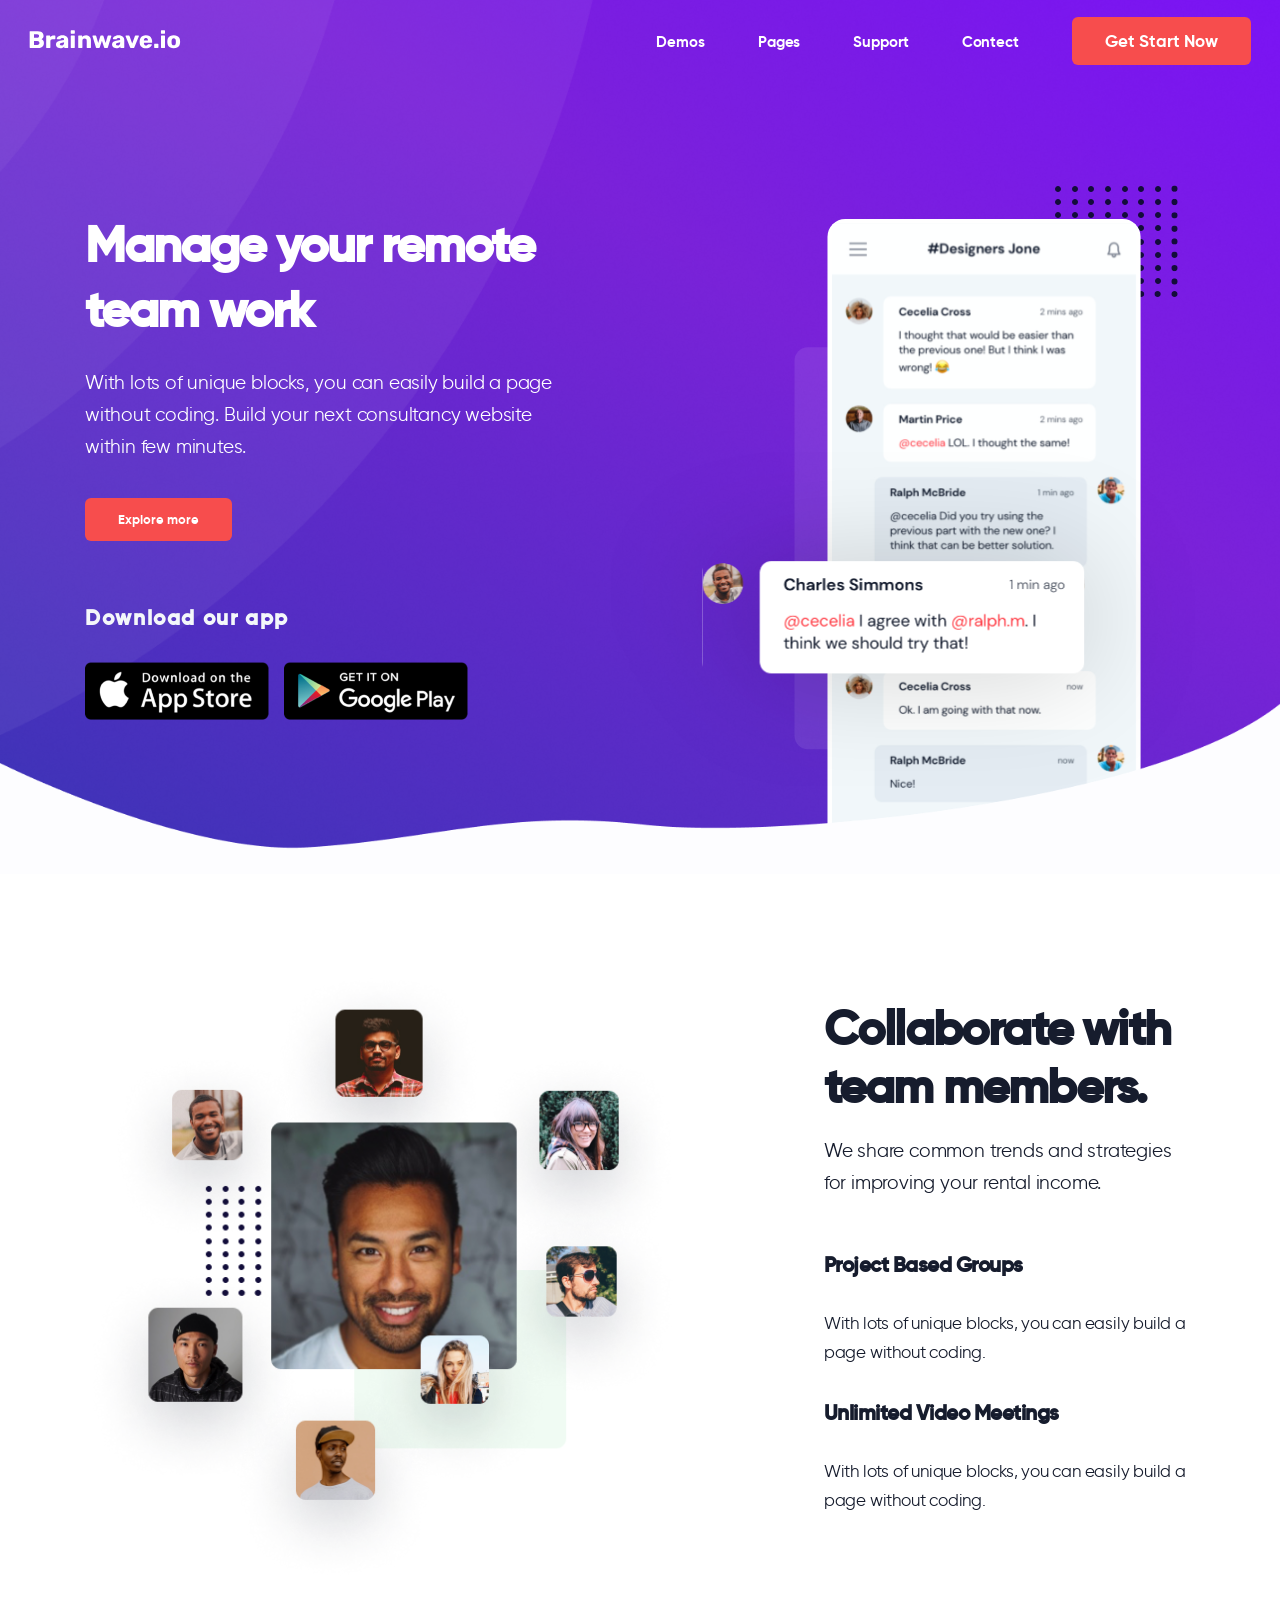
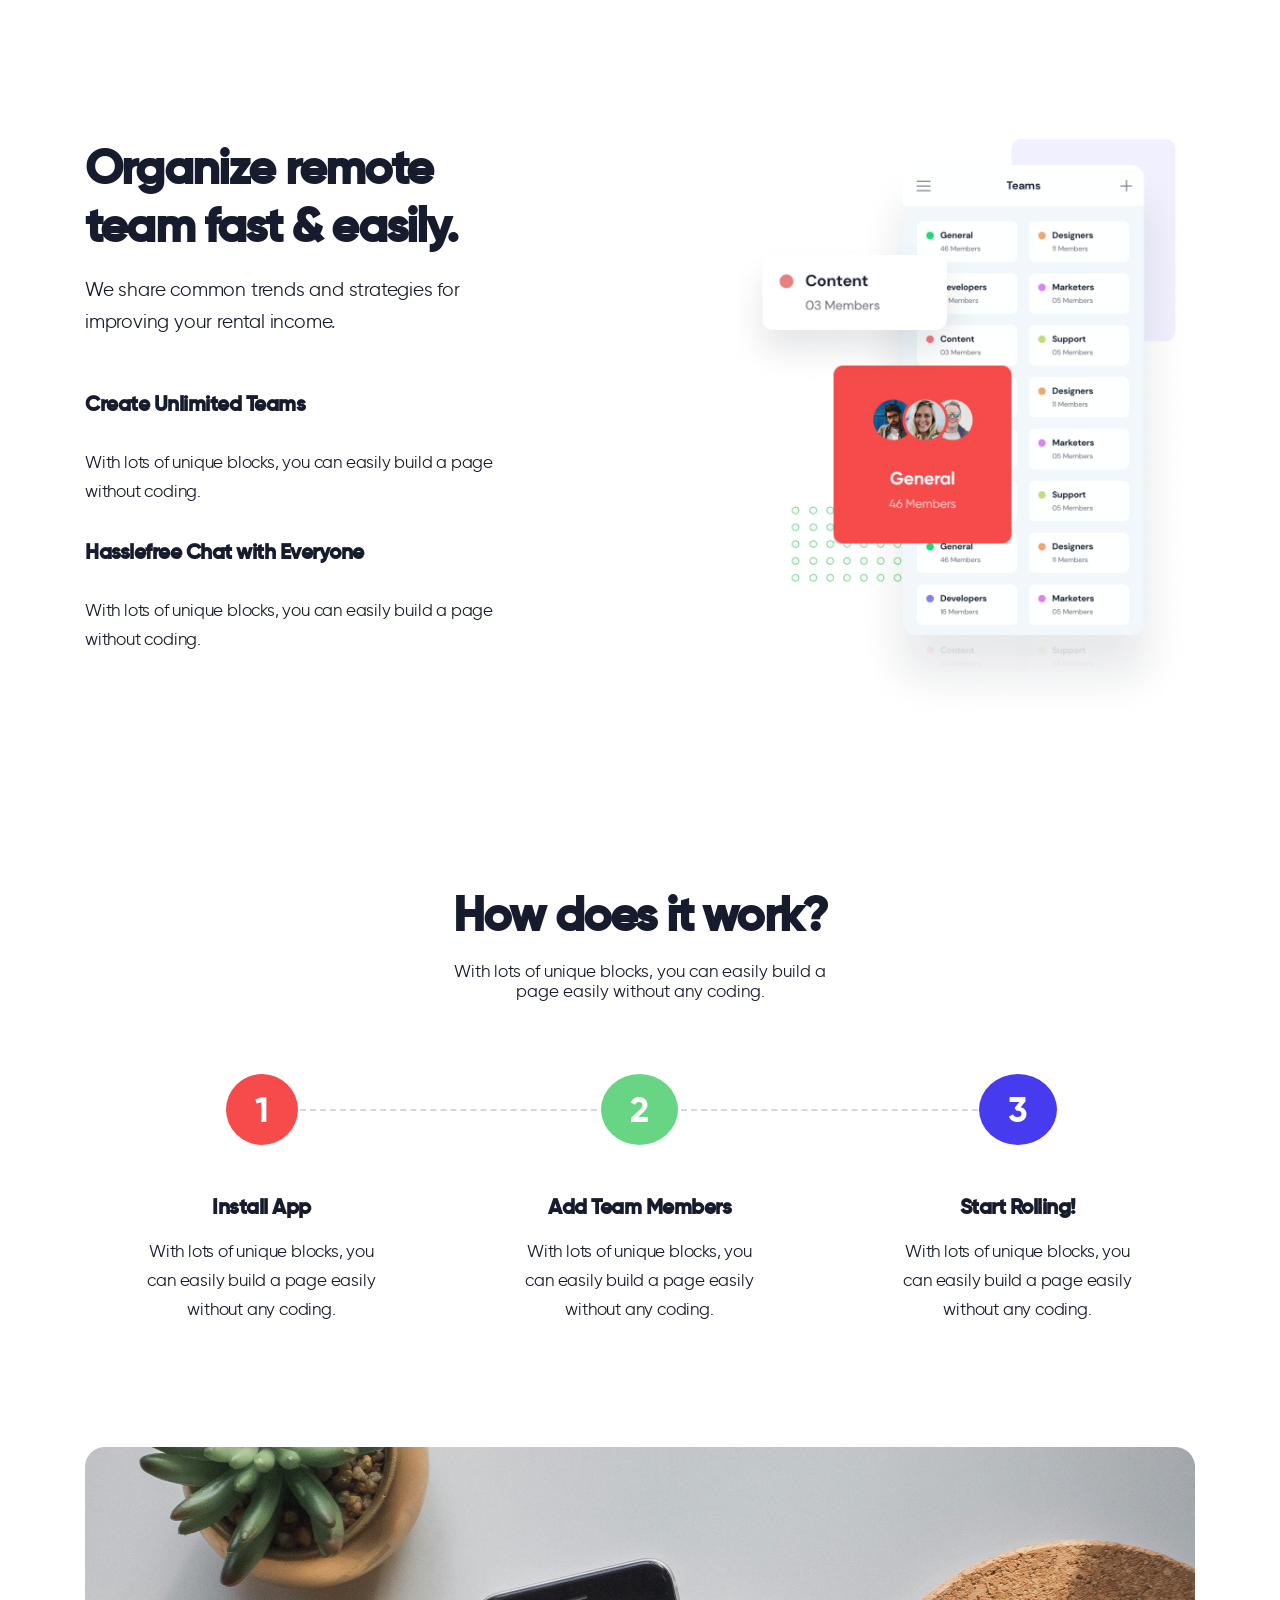
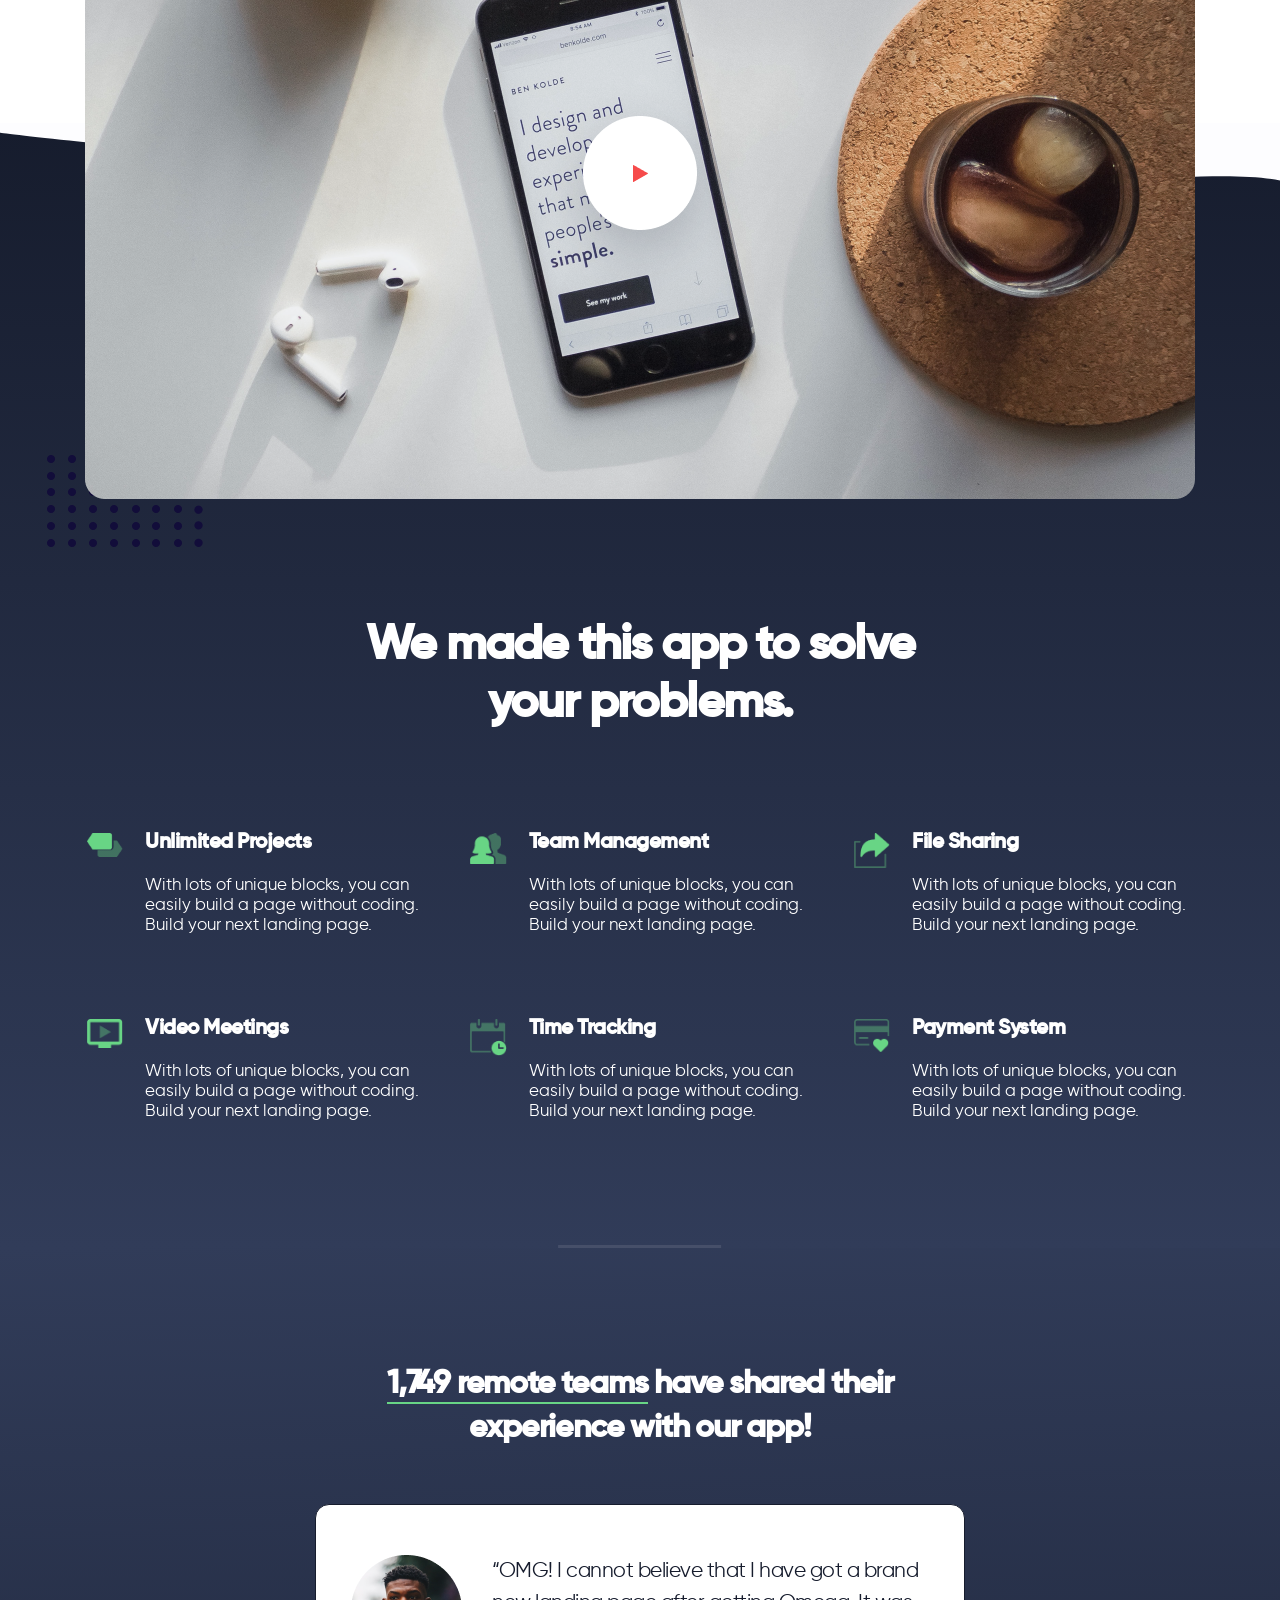
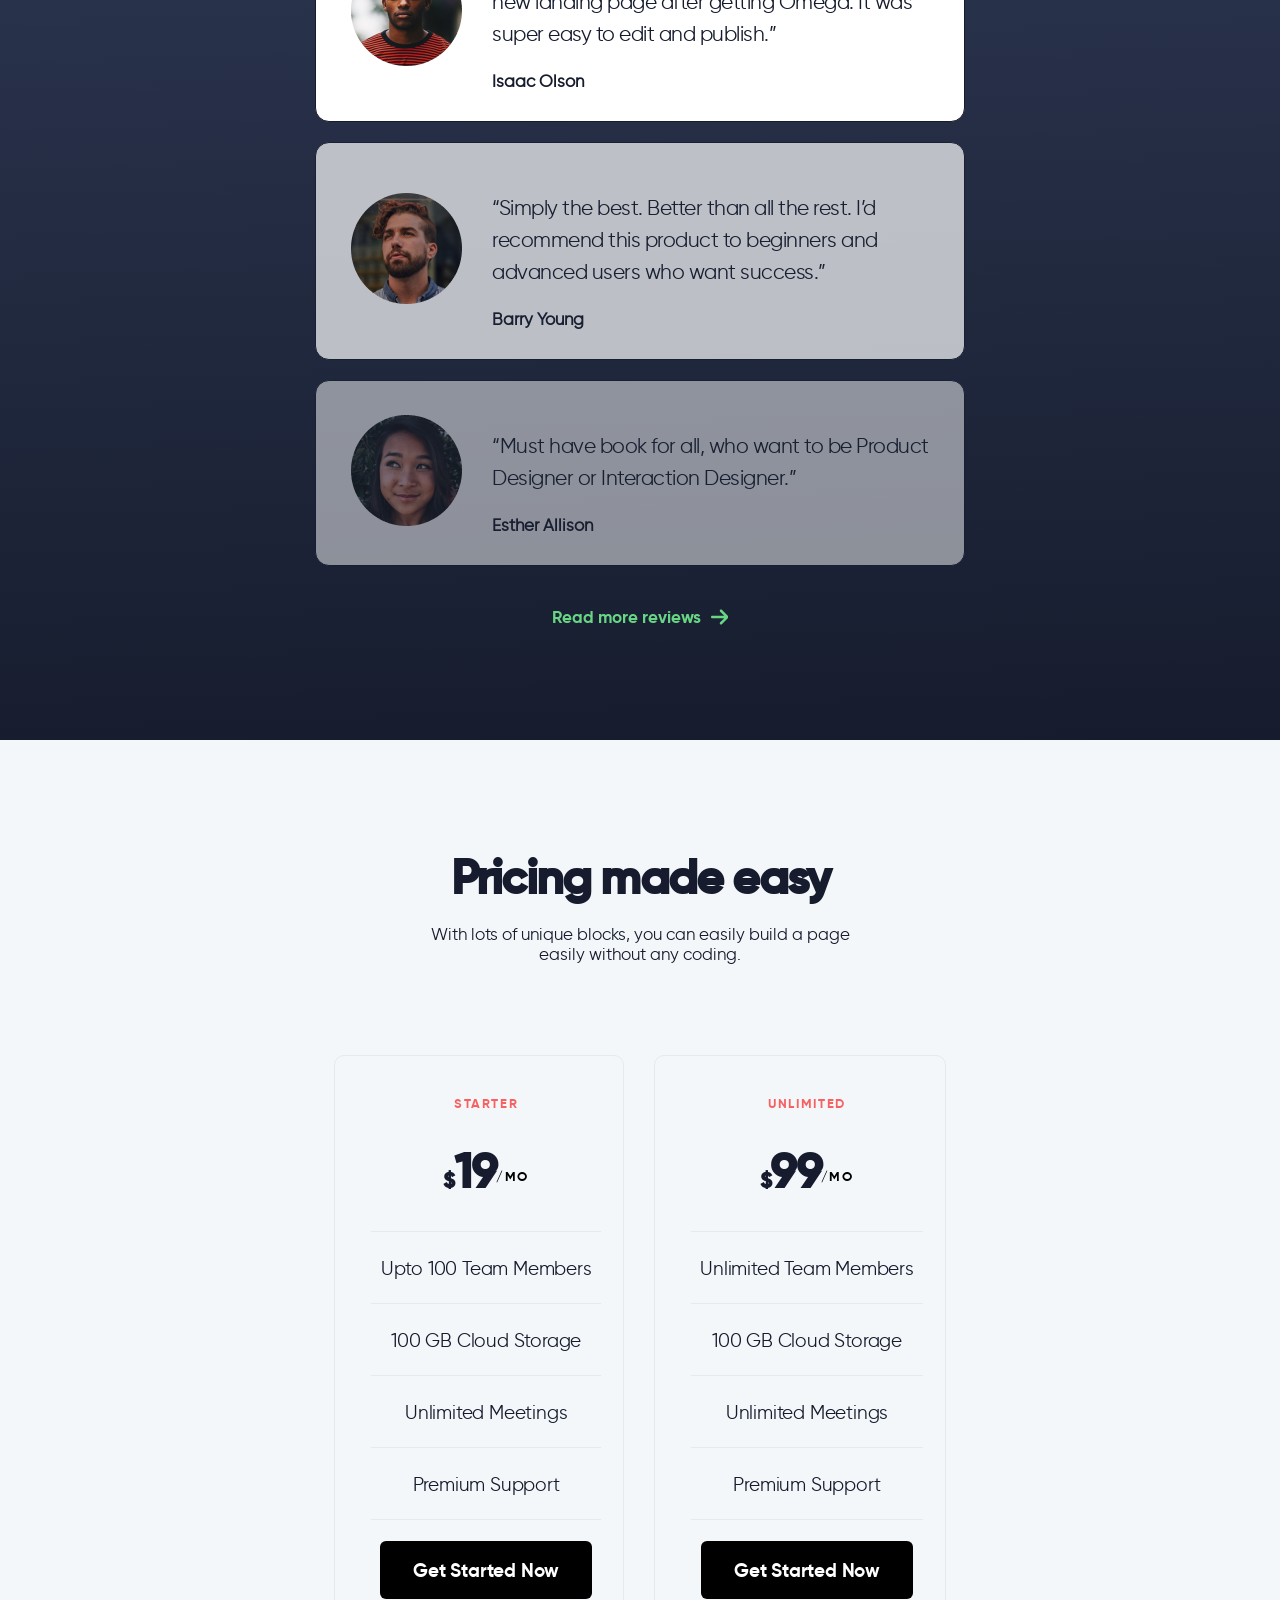
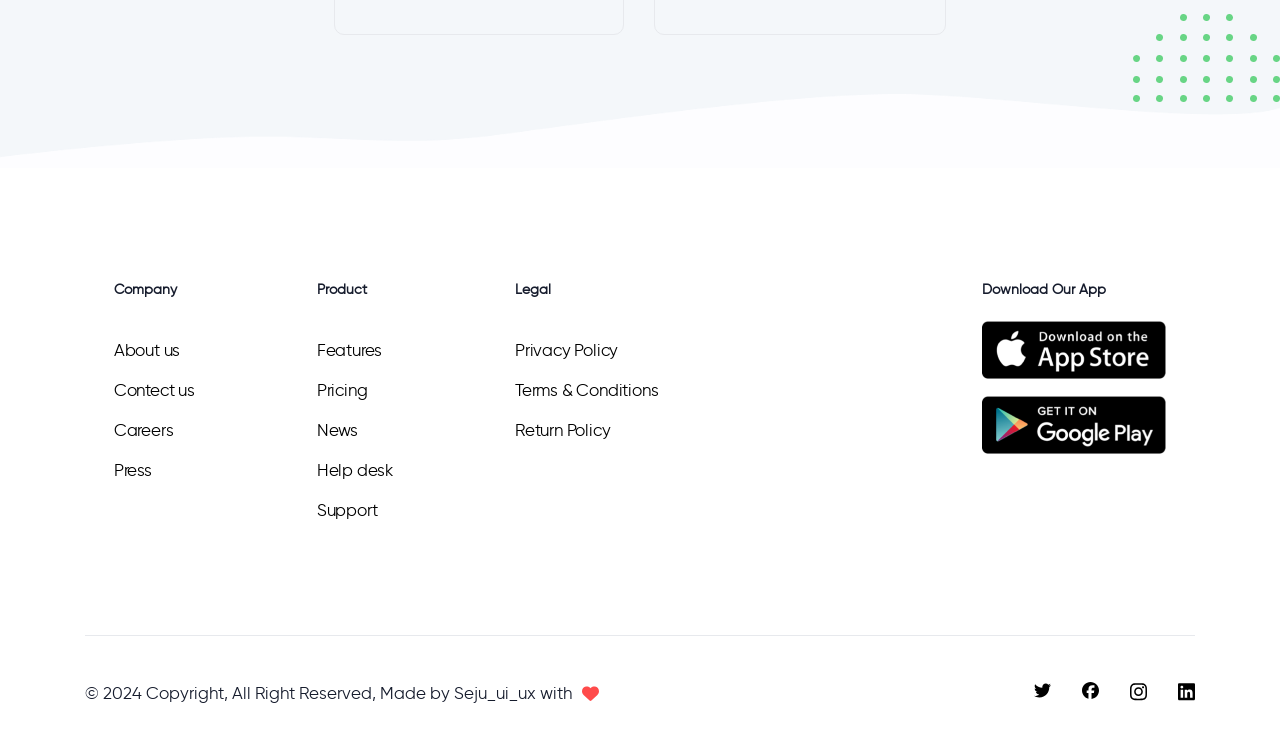
==== commit a0a0b3ba: "fix all issues" ====
--- a/index.html
+++ b/index.html
@@ -19,7 +19,7 @@
                         fill="white" />
                 </svg>
             </div>
-            <div id="menu-toggle" class="menu-icon">
+            <div id="menu-toggle" class="menu-icon" onclick="showMenu()">
                 <svg xmlns="http://www.w3.org/2000/svg"
                     viewBox="0 0 448 512"><!--!Font Awesome Free 6.6.0 by @fontawesome - https://fontawesome.com License - https://fontawesome.com/license/free Copyright 2024 Fonticons, Inc.-->
                     <path
@@ -27,6 +27,13 @@
                 </svg>
             </div>
             <div class="menu-navigation" id="main-menu">
+                <a href="#" class="close" id="menu-close" onclick="closeMenu()">
+                    <svg xmlns="http://www.w3.org/2000/svg"
+                        viewBox="0 0 384 512"><!--!Font Awesome Free 6.6.0 by @fontawesome - https://fontawesome.com License - https://fontawesome.com/license/free Copyright 2024 Fonticons, Inc.-->
+                        <path
+                            d="M342.6 150.6c12.5-12.5 12.5-32.8 0-45.3s-32.8-12.5-45.3 0L192 210.7 86.6 105.4c-12.5-12.5-32.8-12.5-45.3 0s-12.5 32.8 0 45.3L146.7 256 41.4 361.4c-12.5 12.5-12.5 32.8 0 45.3s32.8 12.5 45.3 0L192 301.3 297.4 406.6c12.5 12.5 32.8 12.5 45.3 0s12.5-32.8 0-45.3L237.3 256 342.6 150.6z" />
+                    </svg>
+                </a>
                 <nav>
                     <ul>
                         <li>
@@ -266,7 +273,7 @@
                         <h3><span>1,749 remote teams</span> have shared their experience with our app!</h3>
                     </div>
                     <div class="testimonial-wrapper">
-                        <div class="testimonial testimonial1">
+                        <div class="testimonial">
                             <div class="testimonial-img">
                                 <img src="./assets/images/testimonial 1.png" alt="">
                             </div>
@@ -278,7 +285,7 @@
                                 </h6>
                             </div>
                         </div>
-                        <div class="testimonial testimonial2">
+                        <div class="testimonial">
                             <div class="testimonial-img">
                                 <img src="./assets/images/testimonial 2.png" alt="">
                             </div>
@@ -291,7 +298,7 @@
                                 </h6>
                             </div>
                         </div>
-                        <div class="testimonial testimonial3">
+                        <div class="testimonial">
                             <div class="testimonial-img">
                                 <img src="./assets/images/testimonial 3.png" alt="">
                             </div>
--- a/assets/css/style.css
+++ b/assets/css/style.css
@@ -41,7 +41,7 @@
 }
 
 img {
-  /* max-width: 100%; */
+  max-width: 100%;
   height: auto;
 }
 
@@ -330,8 +330,6 @@
 
 .video-img img {
   position: relative;
-  max-width: 100%;
-  height: auto;
 }
 
 .video-img::before {
@@ -368,13 +366,6 @@
   position: relative;
 }
 
-.features-container::after {
-  content: "";
-  background: url(../images/Line.png), no-repeat, center bottom;
-  position: absolute;
-  bottom: 0;
-}
-
 .feature-container--description {
   text-align: center;
 }
@@ -400,6 +391,7 @@
 
 .features-wrapper .feature .feature-img img {
   margin-top: 8px;
+  width: 100px;
 }
 
 .features-wrapper .feature .feature-description h4 {
@@ -409,6 +401,17 @@
 
 .features-wrapper .feature .feature-description p {
   color: white;
+}
+
+.features-container::after {
+  content: "";
+  background-image: url(../images/Line.png);
+  height: 3px;
+  width: 100%;
+  background-position: center bottom;
+  background-repeat: no-repeat;
+  position: absolute;
+  bottom: 0px;
 }
 
 /* End of feature section */
@@ -461,17 +464,21 @@
   letter-spacing: -0.5px;
 }
 
+.testimonial img {
+  max-width: 220px;
+}
+
 .testimonial-wrapper .testimonial h6 {
   color: rgba(22, 28, 45, 1);
   font-size: 17px;
   margin: 0;
 }
 
-.testimonial-wrapper .testimonial2 {
+.testimonial-wrapper .testimonial:nth-child(2) {
   opacity: 0.7;
 }
 
-.testimonial-wrapper .testimonial3 {
+.testimonial-wrapper .testimonial:nth-child(3) {
   opacity: 0.5;
 }
 
@@ -482,7 +489,6 @@
   gap: 10px;
   color: var(--step-color2);
   text-decoration: none;
-  /* font-size: 17px; */
   font-family: "gilroy-bold";
 }
 
@@ -538,6 +544,7 @@
   display: flex;
   justify-content: center;
   gap: 30px;
+  flex-wrap: wrap;
 }
 
 .price-row .price-col {
@@ -606,6 +613,7 @@
   justify-content: space-around;
   gap: 190px;
   padding: 88px 0px;
+  flex-wrap: wrap;
 }
 
 .links-container .left-links {
@@ -679,9 +687,17 @@
 
 /* media-query */
 
-@media (max-width: 1220px) {
+@media (max-width: 1110px) {
+  header::after {
+    height: 300px;
+  }
+
   .container {
     padding: 0 20px;
+  }
+
+  .banner-container {
+    flex-wrap: wrap;
   }
 }
 
@@ -694,9 +710,8 @@
     background: linear-gradient(rgba(121, 34, 216, 1), rgba(54, 54, 178, 1));
     box-shadow: 0px 0px 2px magenta;
     gap: 20px;
-    right: 34px;
-    min-width: 200px;
-    top: 20px;
+    right: 28px;
+    top: 13px;
   }
 
   .main-navigation .menu-navigation ul {
@@ -716,36 +731,40 @@
     display: block;
   }
 
-  .main-navigation .menu-navigation.show {
-    display: flex;
-  }
-
-  header::after {
-    bottom: -2px;
+  .close svg {
+    width: 30px;
+    position: absolute;
+    top: 15px;
+    right: 15px;
+    fill: white;
   }
 
   .banner-container--right__img {
     top: 55px;
-  }
-
-  .banner-container--right__img img {
-    max-width: 100%;
-    height: auto;
   }
 
   .banner-container {
     flex-direction: column;
     align-items: center;
+    padding: 0px 0 41px;
   }
 
   .collaborate-sectiont .collaborate-team {
     flex-direction: column-reverse;
     align-items: center;
+    gap: 20px;
+    padding-top: 50px;
   }
 
   .remote-team-section .remote-team {
     flex-direction: column;
     align-items: center;
+    gap: 20px;
+    margin-top: 0px;
+  }
+
+  .download-container {
+    padding: 30px;
   }
 
   .download-container .download-container--description {
@@ -755,6 +774,8 @@
   .download-container .download-container--steps {
     flex-direction: column;
     align-items: center;
+    gap: 50px;
+    margin-top: 40px;
   }
   .download-container--steps::before {
     display: none;
@@ -769,18 +790,31 @@
     padding-top: 280px;
   }
 
-  section.pricing-section::before {
-    bottom: -57px;
+  .testimonial-container {
+    padding: 40px 0;
   }
 
   footer .links-container {
     flex-direction: column;
     align-items: center;
+    gap: 30px;
+    padding: 30px 0;
   }
 
   footer .footer-description {
     flex-direction: column;
     align-items: center;
+  }
+}
+
+@media (max-width: 768px) {
+  section.features-section {
+    margin-top: -200px;
+    padding-top: 200px;
+  }
+
+  .pricing-container {
+    padding: 109px 0 172px;
   }
 }
 
@@ -791,16 +825,6 @@
     gap: 20px;
   }
 
-  .collaborate-left--img img {
-    max-width: 100%;
-    height: auto;
-  }
-
-  .remote-team--right__img img {
-    max-width: 100%;
-    height: auto;
-  }
-
   section.features-section {
     margin-top: -129px;
     padding-top: 129px;
@@ -810,11 +834,6 @@
     flex-direction: column;
   }
 
-  .price-row {
-    flex-direction: column;
-    align-items: center;
-  }
-
   section.pricing-section::before {
     bottom: -2px;
   }
